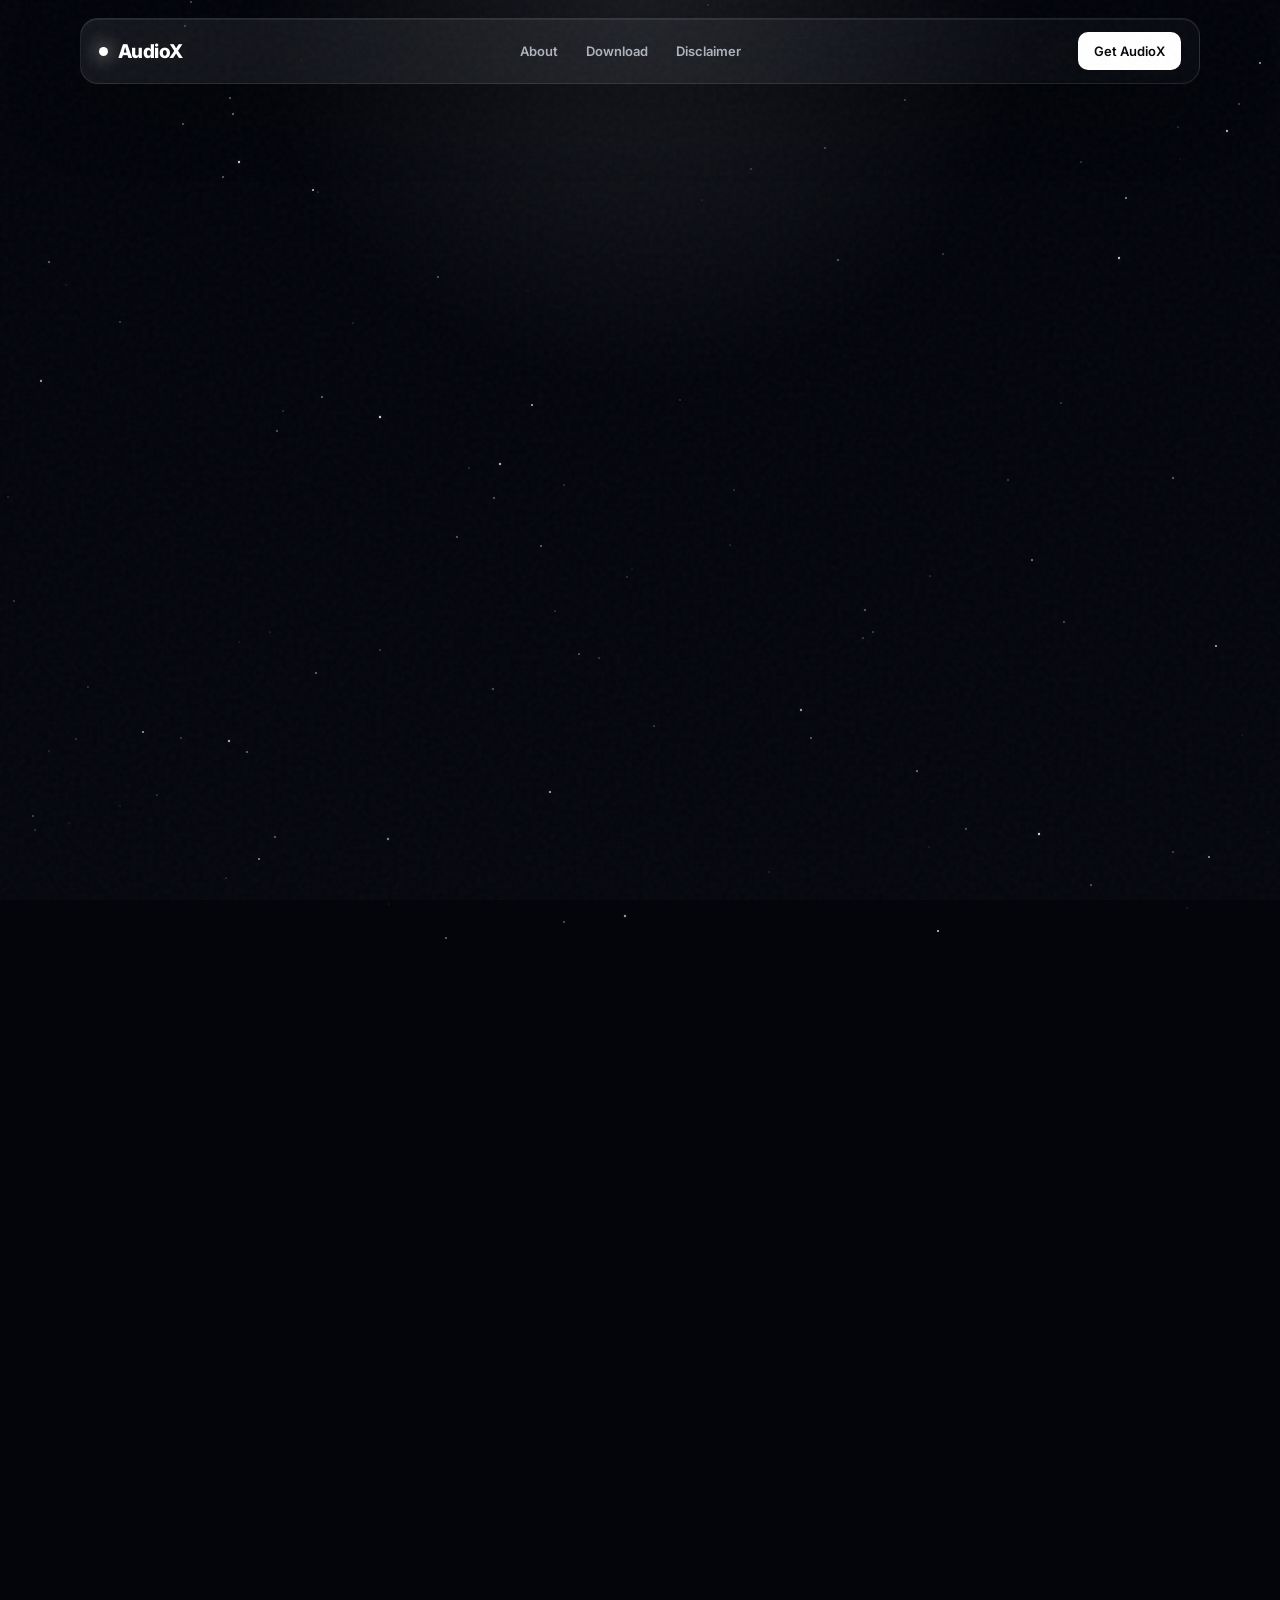
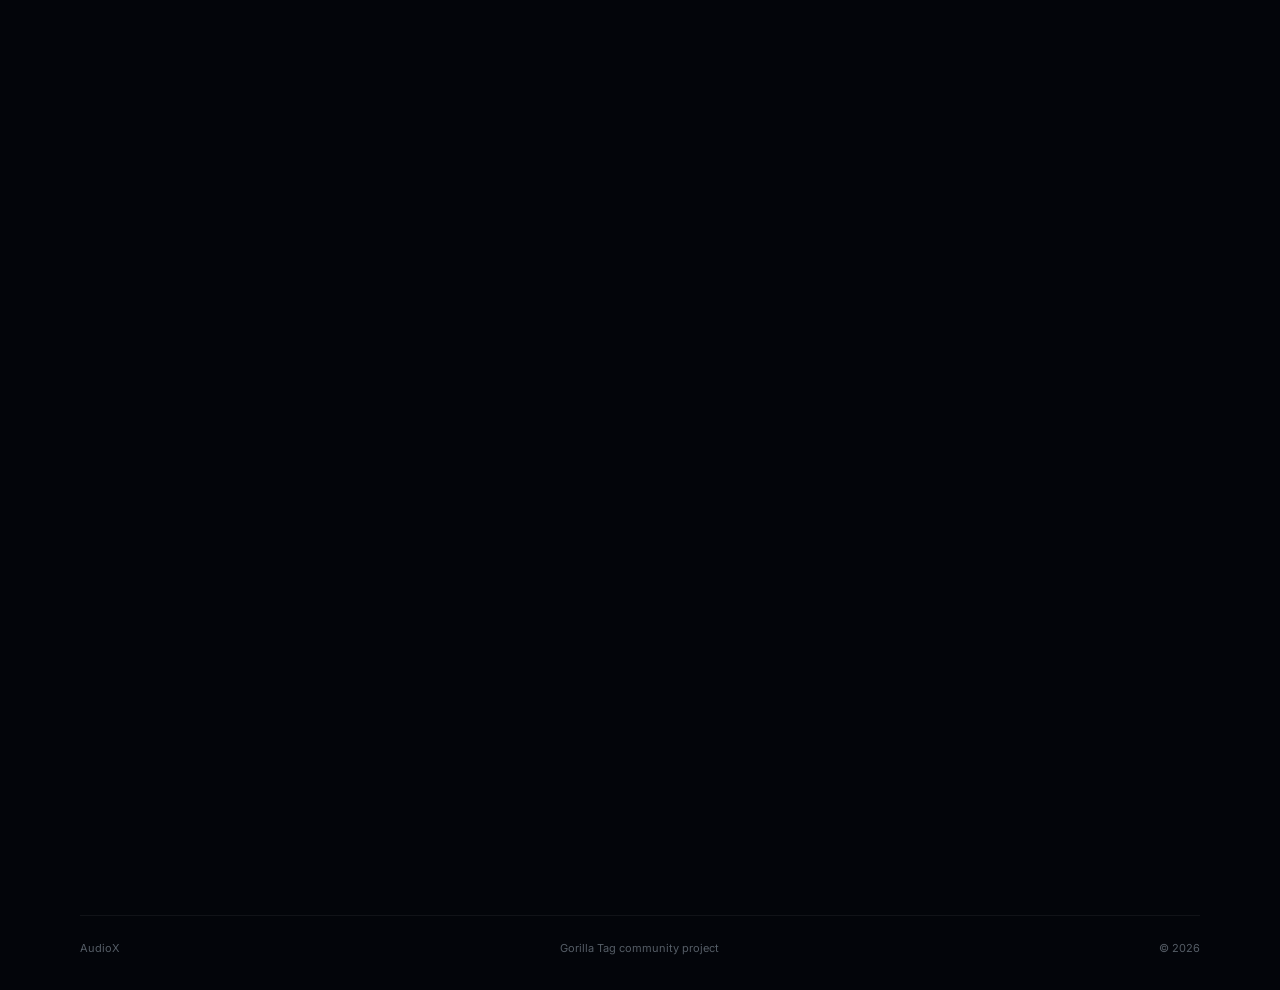
==== index.html @ 5853ea24 "Remove website sound import UI" ====
<!doctype html>
<html lang="en">
<head>
<meta charset="utf-8"><meta name="viewport" content="width=device-width,initial-scale=1">
<meta name="description" content="AudioX — an upcoming Gorilla Tag sound panel menu.">
<title>AudioX — Gorilla Tag Sound Panel</title>
<link rel="preconnect" href="https://fonts.googleapis.com"><link rel="preconnect" href="https://fonts.gstatic.com" crossorigin>
<link href="https://fonts.googleapis.com/css2?family=Inter:wght@400;500;600;700;800&display=swap" rel="stylesheet">
<link rel="stylesheet" href="css/style.css">
</head>
<body>
<div id="starfield" aria-hidden="true"></div><div class="noise" aria-hidden="true"></div>
<header class="nav glass"><a class="brand" href="#top"><i></i>AudioX</a><nav><a href="#about">About</a><a href="#download">Download</a><a href="#disclaimer">Disclaimer</a></nav><a class="nav-button" href="#download">Get AudioX</a></header>
<main id="top">
<section class="hero reveal"><div class="eyebrow"><b></b> GORILLA TAG SOUND PANEL</div><h1><span id="typed-title"></span><span class="cursor">|</span></h1><p class="hero-copy">AudioX is an upcoming Gorilla Tag sound panel menu designed for custom sound playback while playing.</p><div class="hero-actions"><a class="primary-button magnetic" href="#about">About AudioX</a><a class="secondary-button" href="#download">Get AudioX</a></div><div class="hero-meta"><span>v0.1.0 PREVIEW</span><span>•</span><span>IN DEVELOPMENT</span></div></section>
<section id="about" class="section reveal"><div class="section-heading"><span class="section-kicker">ABOUT THE MENU</span><h2 class="type-on-view" data-text="Made for custom sounds."></h2><p>AudioX is being developed as a Gorilla Tag menu focused on custom sound playback. Add your sounds to the menu's sound library and access them from inside the game.</p></div><div class="feature-grid">
<article class="feature-card glass tilt-card"><div class="icon">♫</div><h3>Custom sound library</h3><p>AudioX is designed to let you use your own custom sounds through the menu.</p><span class="card-line"></span></article>
<article class="feature-card glass tilt-card"><div class="icon">◈</div><h3>In-game playback</h3><p>Select a sound from the AudioX menu and play it while you are in Gorilla Tag.</p><span class="card-line"></span></article>
<article class="feature-card glass tilt-card"><div class="icon">✦</div><h3>Focused design</h3><p>A simple sound panel built around quickly finding and playing the sounds you want.</p><span class="card-line"></span></article>
</div></section>
<section id="download" class="download-section reveal"><div class="download-panel glass"><div><span class="section-kicker">DOWNLOAD</span><h2>AudioX <em>v0.1.0</em></h2><p>AudioX is currently in development. The download will be available here when the preview build is released.</p><div class="checks"><span>✓ Gorilla Tag sound panel</span><span>✓ Custom sound support</span><span>✓ In-game playback</span></div></div><div class="download-box"><div class="file-icon">AX</div><div class="file-info"><strong>AudioX Preview</strong><span>v0.1.0 • Coming soon</span></div><button id="download-button" class="primary-button download-button">Download build</button><div id="download-status" role="status" aria-live="polite"></div></div></div></section>
<section id="disclaimer" class="status-section reveal"><div class="status-card glass disclaimer"><div class="status-light"></div><div><span class="section-kicker">DISCLAIMER</span><h3>Use AudioX responsibly.</h3><p>AudioX is a community-made project and is not affiliated with Gorilla Tag or its developers. Use AudioX responsibly and follow the rules of the game, servers, and communities you play in. I am not responsible for bans, kicks, moderation actions, account restrictions, or other consequences caused by misuse or overuse of AudioX. You are responsible for how you use the project.</p></div><span class="status-label">USE RESPONSIBLY</span></div></section>
</main><footer><span>AudioX</span><span>Gorilla Tag community project</span><span>© 2026</span></footer>
<script src="animations/effects.js"></script><script src="js/main.js"></script>
</body></html>
---- css/style.css ----
*{box-sizing:border-box}html{scroll-behavior:smooth}body{margin:0;background:#03050a;color:#f4f6f8;font-family:Inter,system-ui,sans-serif;overflow-x:hidden}body:before{content:"";position:fixed;inset:0;background:radial-gradient(circle at 50% 0%,rgba(255,255,255,.09),transparent 35%),linear-gradient(#02040a,#05070d);z-index:-5}.noise{position:fixed;inset:0;pointer-events:none;opacity:.035;z-index:20;background-image:url("data:image/svg+xml,%3Csvg viewBox='0 0 180 180' xmlns='http://www.w3.org/2000/svg'%3E%3Cfilter id='n'%3E%3CfeTurbulence type='fractalNoise' baseFrequency='.9' numOctaves='3' stitchTiles='stitch'/%3E%3C/filter%3E%3Crect width='100%25' height='100%25' filter='url(%23n)'/%3E%3C/svg%3E")}.glass{background:linear-gradient(145deg,rgba(255,255,255,.075),rgba(255,255,255,.025));border:1px solid rgba(255,255,255,.1);box-shadow:0 20px 70px rgba(0,0,0,.35),inset 0 1px rgba(255,255,255,.08);backdrop-filter:blur(18px)}#starfield{position:fixed;inset:-8%;z-index:-4;overflow:hidden;transition:transform .45s cubic-bezier(.2,.8,.2,1)}.star{position:absolute;width:2px;height:2px;border-radius:50%;background:#fff;opacity:var(--o);box-shadow:0 0 8px rgba(255,255,255,.55);animation:drift var(--d) linear infinite alternate}@keyframes drift{to{transform:translate3d(var(--x),var(--y),0)}}.nav{position:fixed;top:18px;left:50%;transform:translateX(-50%);width:min(1120px,calc(100% - 32px));height:66px;padding:0 18px;display:flex;align-items:center;justify-content:space-between;border-radius:18px;z-index:10}.brand{font-weight:800;letter-spacing:-.03em;font-size:19px;color:#fff;text-decoration:none;display:flex;align-items:center;gap:10px}.brand i{width:9px;height:9px;border-radius:50%;background:#fff;box-shadow:0 0 18px #fff}.nav nav{display:flex;gap:28px}.nav nav a,.nav-button{color:#aeb4bd;text-decoration:none;font-size:13px;font-weight:600;transition:.25s}.nav nav a:hover{color:#fff}.nav-button{color:#05070b;background:#fff;padding:11px 16px;border-radius:10px}.hero{min-height:900px;width:min(1120px,calc(100% - 32px));margin:auto;display:flex;flex-direction:column;justify-content:center;align-items:center;text-align:center;padding-top:80px}.eyebrow{font-size:11px;letter-spacing:.18em;color:#9fa5ad;border:1px solid rgba(255,255,255,.12);padding:9px 13px;border-radius:99px;background:rgba(255,255,255,.035)}.eyebrow b{display:inline-block;width:6px;height:6px;border-radius:50%;background:#fff;box-shadow:0 0 12px #fff;margin-right:7px;animation:blink 1.5s infinite}@keyframes blink{50%{opacity:.25}}h1{margin:28px 0 18px;font-size:clamp(62px,11vw,148px);line-height:.9;letter-spacing:-.075em;font-weight:800;background:linear-gradient(100deg,#6e737a 0%,#fff 38%,#a7adb5 63%,#f8f8f8 100%);background-size:220% auto;color:transparent;background-clip:text;-webkit-background-clip:text;animation:shine 4.5s linear infinite}@keyframes shine{to{background-position:-220% center}}.cursor{color:#fff;animation:cursor .8s steps(1) infinite}@keyframes cursor{50%{opacity:0}}.hero-copy{max-width:700px;color:#a8adb5;font-size:17px;line-height:1.7;margin:0}.hero-actions{display:flex;gap:12px;margin-top:34px}.primary-button,.secondary-button{border:0;text-decoration:none;font:700 13px Inter,sans-serif;border-radius:12px;padding:14px 20px;cursor:pointer;transition:transform .25s,box-shadow .25s}.primary-button{background:#f4f5f6;color:#05070a;box-shadow:0 12px 35px rgba(255,255,255,.12)}.primary-button:hover{transform:translateY(-3px);box-shadow:0 18px 50px rgba(255,255,255,.2)}.secondary-button{border:1px solid rgba(255,255,255,.14);background:rgba(255,255,255,.045);color:#e5e8ec}.hero-meta{display:flex;gap:10px;margin-top:25px;color:#656c75;font-size:10px;letter-spacing:.16em}.section{width:min(1120px,calc(100% - 32px));margin:0 auto;padding:120px 0}.section-heading{text-align:center;max-width:700px;margin:auto}.section-kicker{font-size:10px;letter-spacing:.18em;color:#777f88;font-weight:700}.section h2,.download-panel h2{font-size:clamp(38px,6vw,68px);letter-spacing:-.055em;margin:12px 0}.section-heading p,.download-panel p,.status-card p{color:#8e959e;line-height:1.7}.feature-grid{display:grid;grid-template-columns:repeat(3,1fr);gap:16px;margin-top:45px}.feature-card{min-height:270px;border-radius:22px;padding:28px;position:relative;overflow:hidden;transition:transform .2s,border-color .2s}.feature-card:hover{border-color:rgba(255,255,255,.25)}.feature-card:after{content:"";position:absolute;width:160px;height:160px;right:-80px;top:-80px;background:radial-gradient(circle,rgba(255,255,255,.12),transparent 65%)}.icon{font-size:24px;color:#fff;margin-bottom:45px}.feature-card h3{font-size:21px;margin:0 0 10px}.feature-card p{font-size:14px;color:#858d96;line-height:1.6}.card-line{position:absolute;left:28px;right:28px;bottom:22px;height:1px;background:linear-gradient(90deg,#fff,transparent)}.sound-panel{margin-top:45px;border-radius:28px;padding:32px;overflow:hidden}.sound-panel-head{display:flex;align-items:center;justify-content:space-between;gap:25px;padding-bottom:24px;border-bottom:1px solid rgba(255,255,255,.08)}.sound-panel-head h3{font-size:24px;margin:8px 0}.sound-panel-head p{color:#818992;font-size:13px;margin:0;line-height:1.6}.folder-button{white-space:nowrap;display:inline-block}.sound-panel-head input{display:none}.sound-count{padding:18px 2px 12px;color:#707883;font-size:11px;letter-spacing:.08em;text-transform:uppercase}.sound-list{display:grid;gap:9px;max-height:430px;overflow:auto}.sound-row{display:grid;grid-template-columns:32px 1fr auto;align-items:center;gap:12px;padding:13px 15px;border:1px solid rgba(255,255,255,.07);border-radius:13px;background:rgba(0,0,0,.18);transition:.2s}.sound-row:hover{border-color:rgba(255,255,255,.2);transform:translateX(3px)}.sound-row>span{font-size:18px}.sound-row strong{font-size:12px;font-weight:600;overflow:hidden;text-overflow:ellipsis;white-space:nowrap}.sound-row button{border:1px solid rgba(255,255,255,.1);background:rgba(255,255,255,.06);color:#e9edf0;border-radius:9px;padding:8px 12px;font:600 11px Inter;cursor:pointer}.sound-row button:hover{background:#fff;color:#05070a}.empty-state{min-height:150px;border:1px dashed rgba(255,255,255,.1);border-radius:17px;display:flex;flex-direction:column;align-items:center;justify-content:center;gap:7px;color:#727a84}.empty-state span{font-size:28px;color:#fff}.empty-state strong{font-size:14px;color:#b9bec5}.empty-state small{font-size:11px}.notice{margin-top:0;border-radius:24px;padding:28px 32px;display:grid;grid-template-columns:auto 1fr;gap:18px;align-items:start}.notice-icon{width:38px;height:38px;border:1px solid rgba(255,255,255,.16);border-radius:12px;display:grid;place-items:center;font-weight:800;color:#fff}.notice h3{margin:7px 0 8px;font-size:20px}.notice p{margin:0;color:#858d96;line-height:1.75;font-size:13px}.download-section{width:min(1120px,calc(100% - 32px));margin:auto;padding:100px 0}.download-panel{border-radius:28px;padding:55px;display:grid;grid-template-columns:1fr .8fr;gap:50px;align-items:center}.download-panel h2 em{font-style:normal;color:#767d85;font-size:.45em;vertical-align:middle}.checks{display:flex;flex-wrap:wrap;gap:9px;margin-top:28px}.checks span{font-size:11px;color:#b0b5bc;padding:9px 11px;border:1px solid rgba(255,255,255,.09);border-radius:9px;background:rgba(255,255,255,.025)}.download-box{border:1px solid rgba(255,255,255,.11);border-radius:20px;padding:20px;display:grid;grid-template-columns:auto 1fr;gap:16px;align-items:center;background:rgba(0,0,0,.18)}.file-icon{width:54px;height:54px;border-radius:14px;display:grid;place-items:center;font-weight:800;background:linear-gradient(145deg,#fff,#6e7379);color:#07090c}.file-info{display:flex;flex-direction:column;gap:5px}.file-info strong{font-size:14px}.file-info span{font-size:11px;color:#717983}.download-button{grid-column:1/-1;width:100%}#download-status{grid-column:1/-1;min-height:18px;text-align:center;font-size:11px;color:#aeb4bc}.status-section{width:min(1120px,calc(100% - 32px));margin:auto;padding:30px 0 120px}.status-card{border-radius:20px;padding:25px 28px;display:grid;grid-template-columns:auto 1fr auto;gap:18px;align-items:center}.status-light{width:10px;height:10px;border-radius:50%;background:#fff;box-shadow:0 0 18px #fff;animation:blink 1.6s infinite}.status-card h3{margin:6px 0;font-size:18px}.status-card p{margin:0;font-size:13px}.status-label{font-size:10px;letter-spacing:.15em;color:#858c94}footer{width:min(1120px,calc(100% - 32px));margin:auto;padding:25px 0 35px;display:flex;justify-content:space-between;color:#555d66;font-size:11px;border-top:1px solid rgba(255,255,255,.06)}.reveal{opacity:0;transform:translateY(28px);transition:opacity .9s ease,transform .9s ease}.reveal.visible{opacity:1;transform:none}.type-on-view{min-height:1.15em}.sound-row audio{display:none}@media(max-width:800px){.nav nav{display:none}.hero{min-height:760px}.feature-grid,.download-panel{grid-template-columns:1fr}.download-panel{padding:30px}.sound-panel{padding:22px}.sound-panel-head{align-items:flex-start;flex-direction:column}.folder-button{width:100%;text-align:center}.sound-row{grid-template-columns:25px 1fr}.sound-row button{grid-column:2;justify-self:start}.notice{padding:23px;grid-template-columns:auto 1fr}.status-card{grid-template-columns:auto 1fr}.status-label{grid-column:2}.hero-actions{flex-direction:column;width:min(300px,100%)}footer{flex-direction:column;gap:8px}}
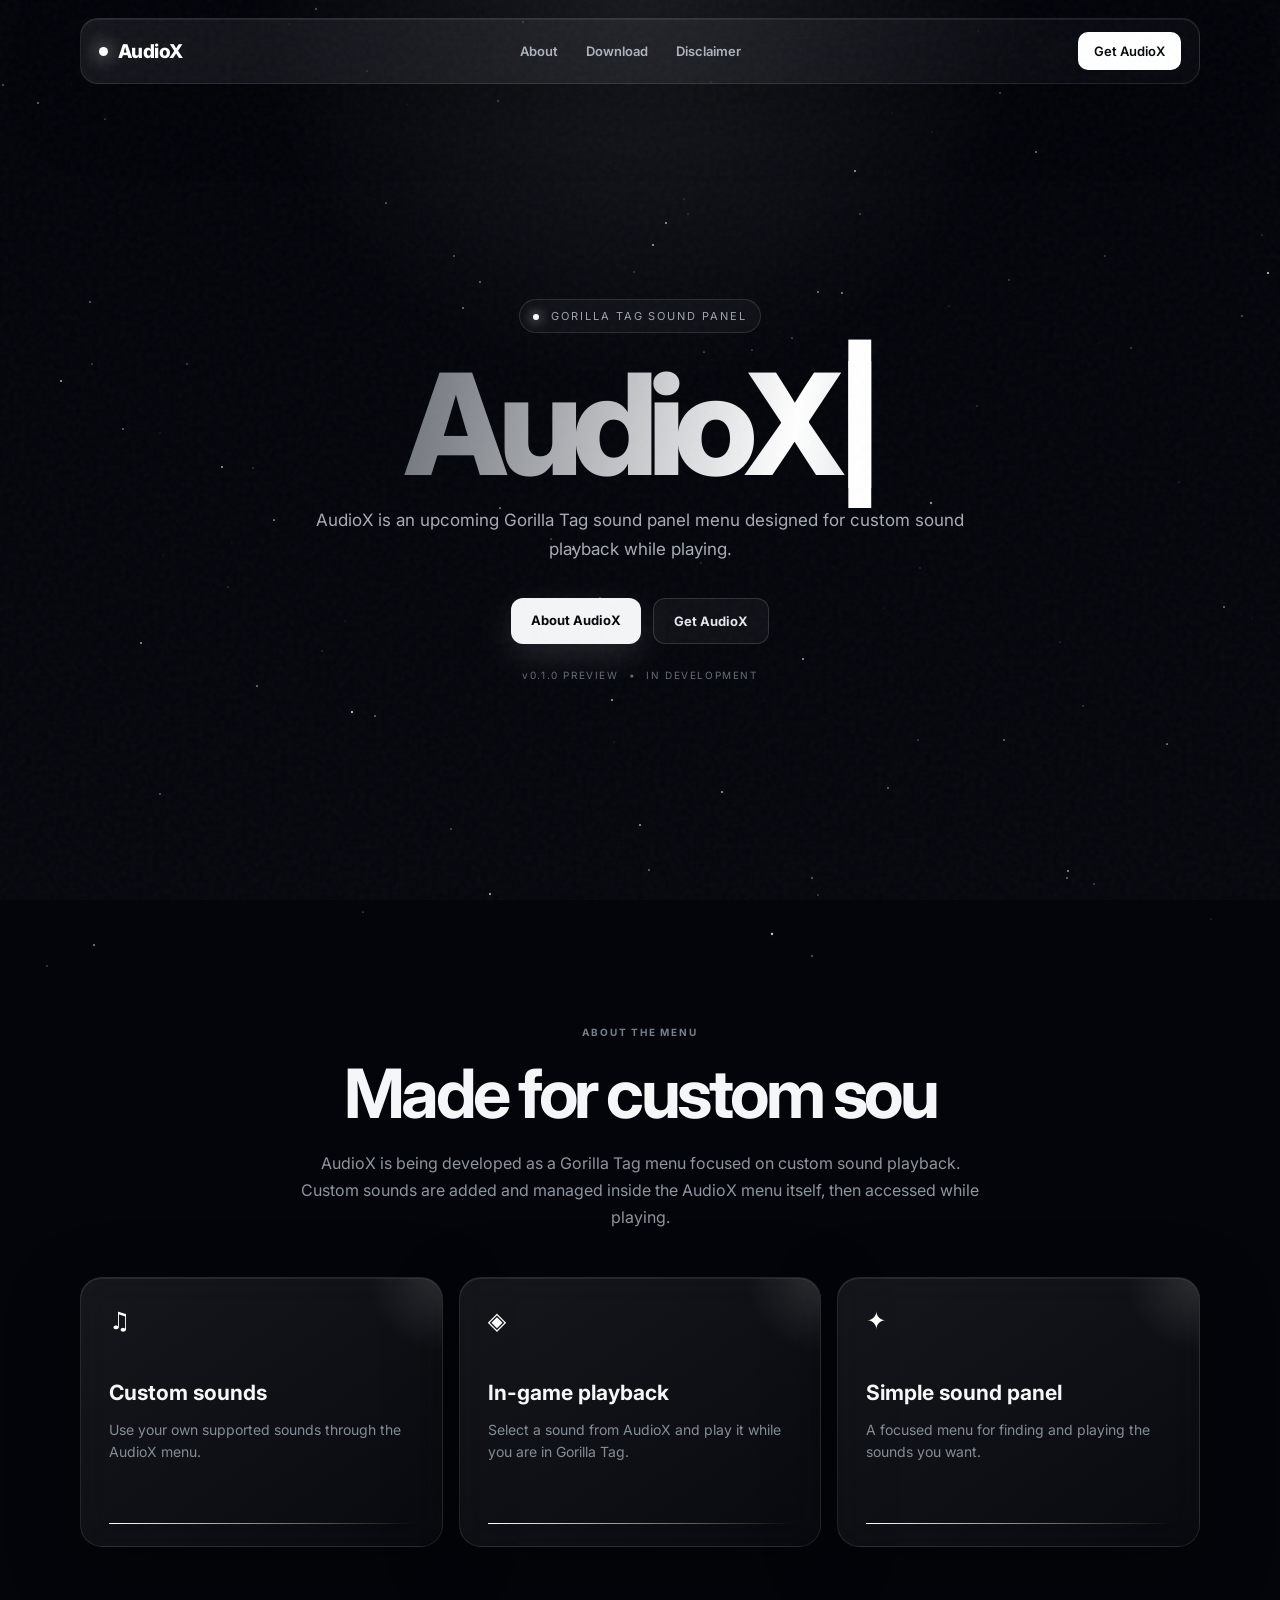
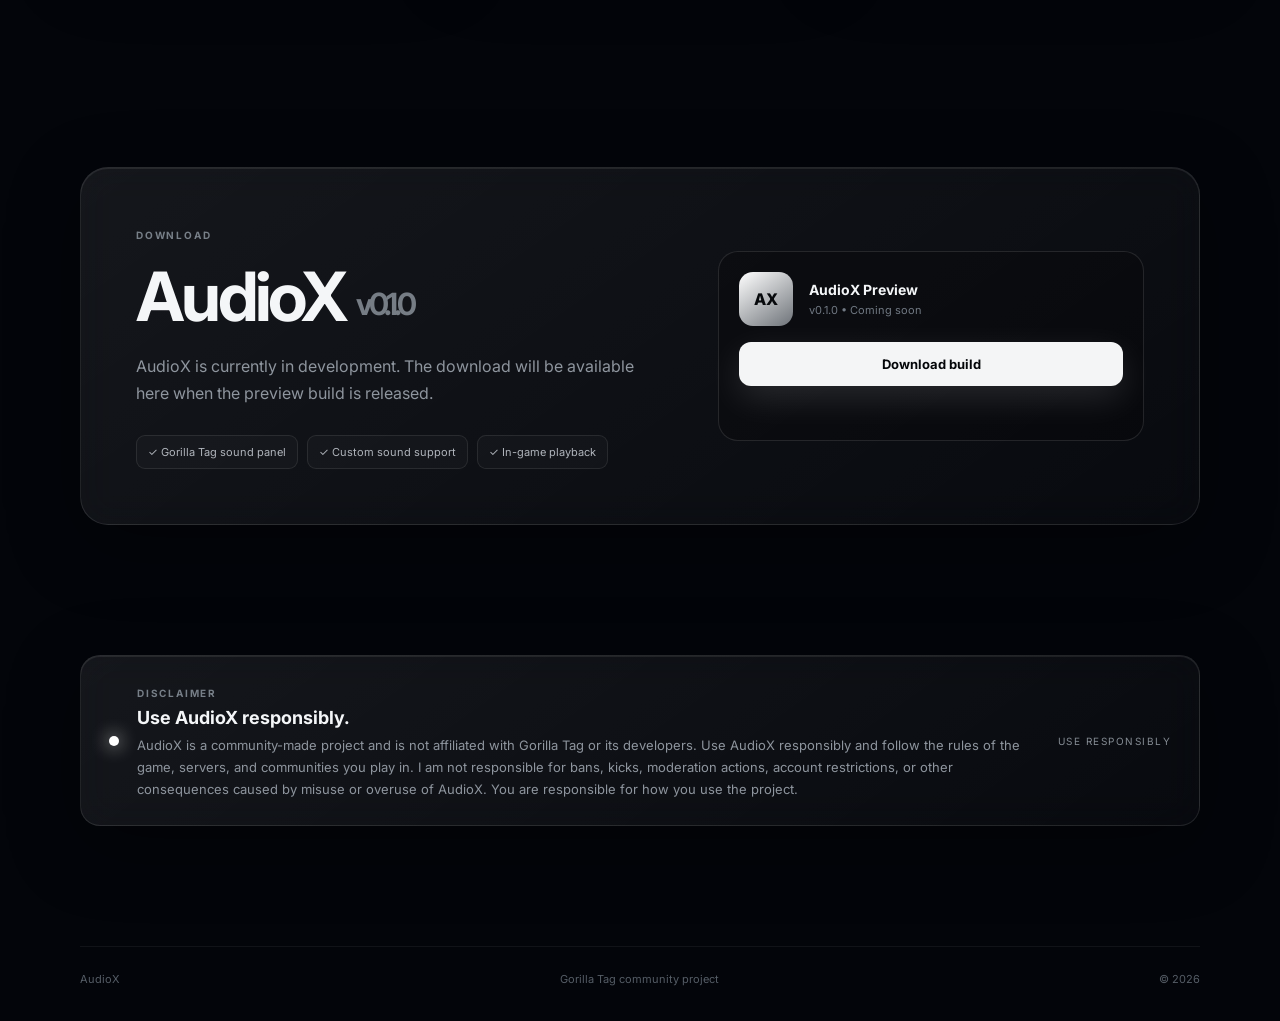
==== commit 6ba4e209: "Remove old sound folder UI and bust AudioX page cache" ====
--- a/index.html
+++ b/index.html
@@ -3,23 +3,24 @@
 <head>
 <meta charset="utf-8"><meta name="viewport" content="width=device-width,initial-scale=1">
 <meta name="description" content="AudioX — an upcoming Gorilla Tag sound panel menu.">
+<meta name="cache-version" content="audiox-2026-09-10-final">
 <title>AudioX — Gorilla Tag Sound Panel</title>
 <link rel="preconnect" href="https://fonts.googleapis.com"><link rel="preconnect" href="https://fonts.gstatic.com" crossorigin>
 <link href="https://fonts.googleapis.com/css2?family=Inter:wght@400;500;600;700;800&display=swap" rel="stylesheet">
-<link rel="stylesheet" href="css/style.css">
+<link rel="stylesheet" href="css/style.css?v=audiox-20260910">
 </head>
 <body>
 <div id="starfield" aria-hidden="true"></div><div class="noise" aria-hidden="true"></div>
 <header class="nav glass"><a class="brand" href="#top"><i></i>AudioX</a><nav><a href="#about">About</a><a href="#download">Download</a><a href="#disclaimer">Disclaimer</a></nav><a class="nav-button" href="#download">Get AudioX</a></header>
 <main id="top">
 <section class="hero reveal"><div class="eyebrow"><b></b> GORILLA TAG SOUND PANEL</div><h1><span id="typed-title"></span><span class="cursor">|</span></h1><p class="hero-copy">AudioX is an upcoming Gorilla Tag sound panel menu designed for custom sound playback while playing.</p><div class="hero-actions"><a class="primary-button magnetic" href="#about">About AudioX</a><a class="secondary-button" href="#download">Get AudioX</a></div><div class="hero-meta"><span>v0.1.0 PREVIEW</span><span>•</span><span>IN DEVELOPMENT</span></div></section>
-<section id="about" class="section reveal"><div class="section-heading"><span class="section-kicker">ABOUT THE MENU</span><h2 class="type-on-view" data-text="Made for custom sounds."></h2><p>AudioX is being developed as a Gorilla Tag menu focused on custom sound playback. Add your sounds to the menu's sound library and access them from inside the game.</p></div><div class="feature-grid">
-<article class="feature-card glass tilt-card"><div class="icon">♫</div><h3>Custom sound library</h3><p>AudioX is designed to let you use your own custom sounds through the menu.</p><span class="card-line"></span></article>
-<article class="feature-card glass tilt-card"><div class="icon">◈</div><h3>In-game playback</h3><p>Select a sound from the AudioX menu and play it while you are in Gorilla Tag.</p><span class="card-line"></span></article>
-<article class="feature-card glass tilt-card"><div class="icon">✦</div><h3>Focused design</h3><p>A simple sound panel built around quickly finding and playing the sounds you want.</p><span class="card-line"></span></article>
+<section id="about" class="section reveal"><div class="section-heading"><span class="section-kicker">ABOUT THE MENU</span><h2 class="type-on-view" data-text="Made for custom sounds."></h2><p>AudioX is being developed as a Gorilla Tag menu focused on custom sound playback. Custom sounds are added and managed inside the AudioX menu itself, then accessed while playing.</p></div><div class="feature-grid">
+<article class="feature-card glass tilt-card"><div class="icon">♫</div><h3>Custom sounds</h3><p>Use your own supported sounds through the AudioX menu.</p><span class="card-line"></span></article>
+<article class="feature-card glass tilt-card"><div class="icon">◈</div><h3>In-game playback</h3><p>Select a sound from AudioX and play it while you are in Gorilla Tag.</p><span class="card-line"></span></article>
+<article class="feature-card glass tilt-card"><div class="icon">✦</div><h3>Simple sound panel</h3><p>A focused menu for finding and playing the sounds you want.</p><span class="card-line"></span></article>
 </div></section>
 <section id="download" class="download-section reveal"><div class="download-panel glass"><div><span class="section-kicker">DOWNLOAD</span><h2>AudioX <em>v0.1.0</em></h2><p>AudioX is currently in development. The download will be available here when the preview build is released.</p><div class="checks"><span>✓ Gorilla Tag sound panel</span><span>✓ Custom sound support</span><span>✓ In-game playback</span></div></div><div class="download-box"><div class="file-icon">AX</div><div class="file-info"><strong>AudioX Preview</strong><span>v0.1.0 • Coming soon</span></div><button id="download-button" class="primary-button download-button">Download build</button><div id="download-status" role="status" aria-live="polite"></div></div></div></section>
 <section id="disclaimer" class="status-section reveal"><div class="status-card glass disclaimer"><div class="status-light"></div><div><span class="section-kicker">DISCLAIMER</span><h3>Use AudioX responsibly.</h3><p>AudioX is a community-made project and is not affiliated with Gorilla Tag or its developers. Use AudioX responsibly and follow the rules of the game, servers, and communities you play in. I am not responsible for bans, kicks, moderation actions, account restrictions, or other consequences caused by misuse or overuse of AudioX. You are responsible for how you use the project.</p></div><span class="status-label">USE RESPONSIBLY</span></div></section>
 </main><footer><span>AudioX</span><span>Gorilla Tag community project</span><span>© 2026</span></footer>
-<script src="animations/effects.js"></script><script src="js/main.js"></script>
+<script src="animations/effects.js?v=audiox-20260910"></script><script src="js/main.js?v=audiox-20260910"></script>
 </body></html>
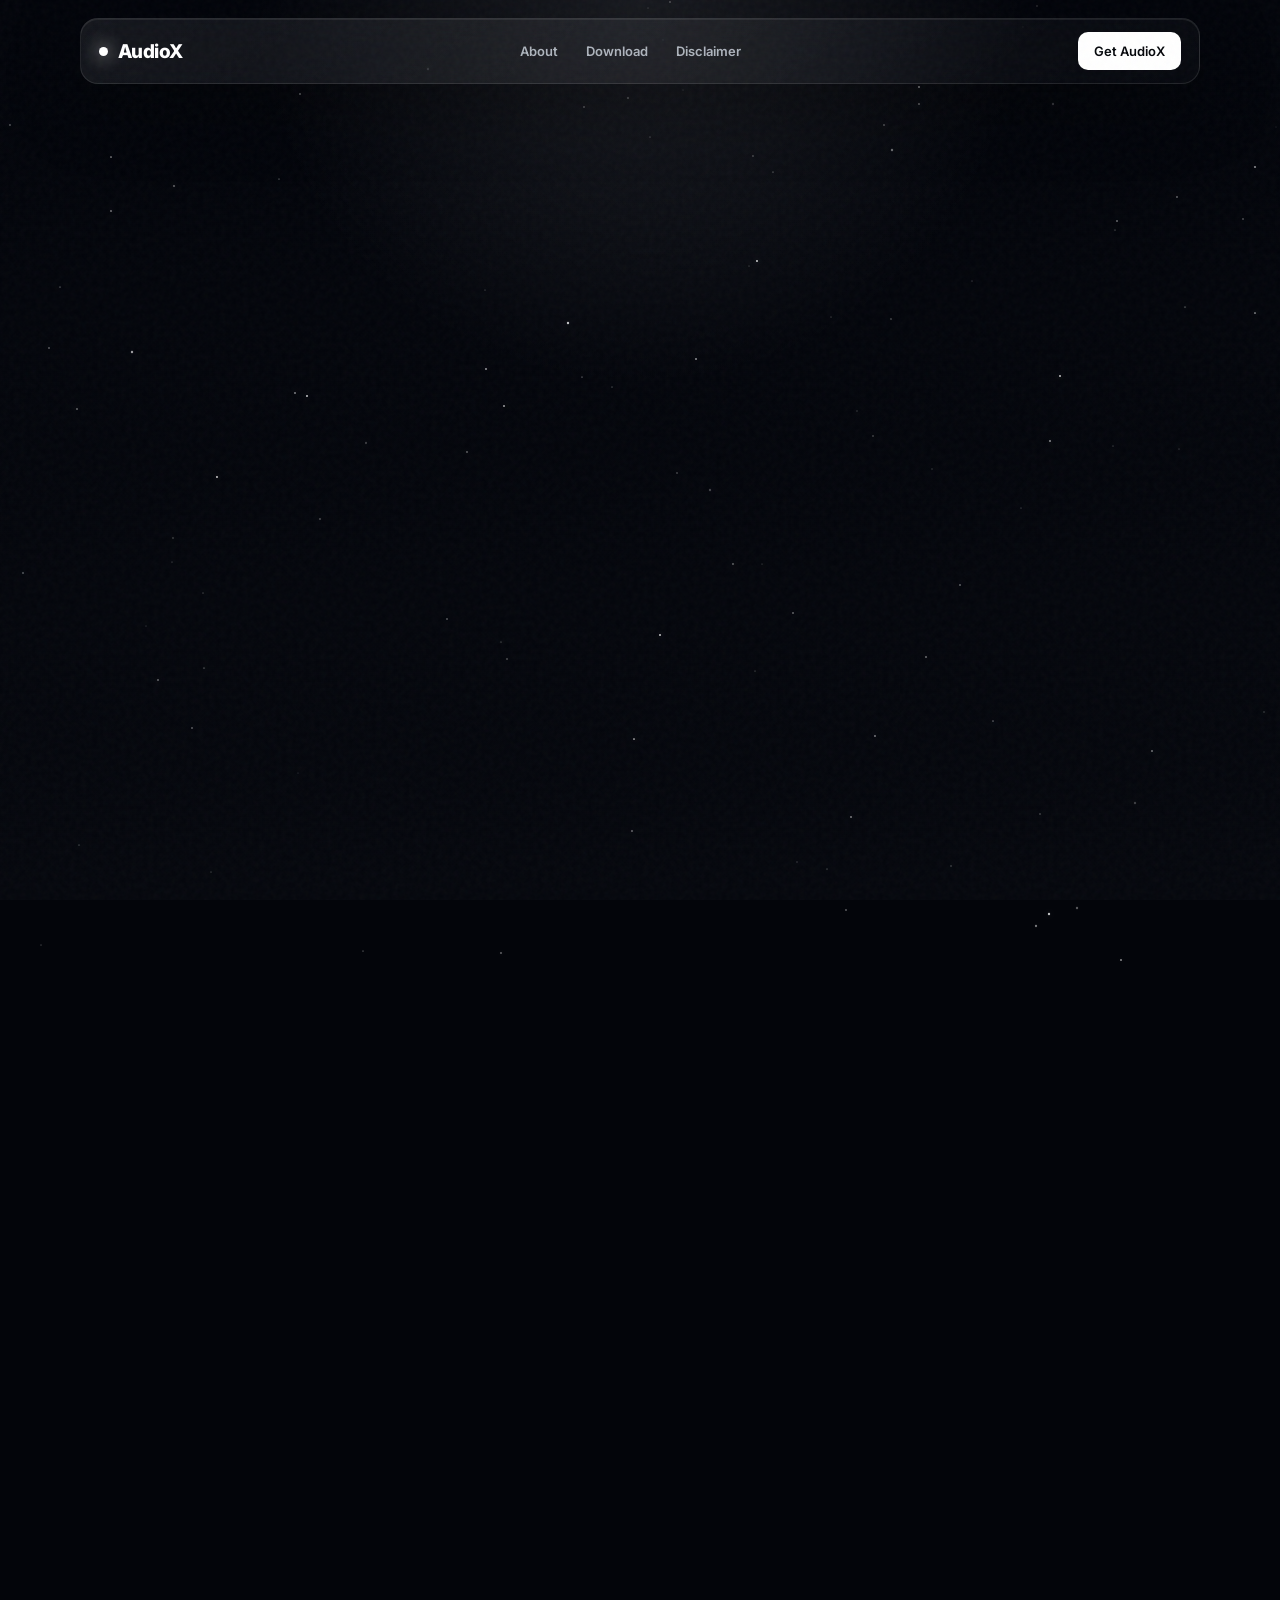
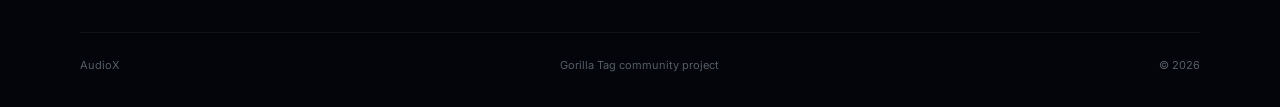
==== commit a3178173: "Move AudioX download to dedicated download page" ====
--- a/index.html
+++ b/index.html
@@ -3,24 +3,21 @@
 <head>
 <meta charset="utf-8"><meta name="viewport" content="width=device-width,initial-scale=1">
 <meta name="description" content="AudioX — an upcoming Gorilla Tag sound panel menu.">
-<meta name="cache-version" content="audiox-2026-09-10-final">
+<meta name="cache-version" content="audiox-2026-09-10-download-page">
 <title>AudioX — Gorilla Tag Sound Panel</title>
 <link rel="preconnect" href="https://fonts.googleapis.com"><link rel="preconnect" href="https://fonts.gstatic.com" crossorigin>
 <link href="https://fonts.googleapis.com/css2?family=Inter:wght@400;500;600;700;800&display=swap" rel="stylesheet">
-<link rel="stylesheet" href="css/style.css?v=audiox-20260910">
+<link rel="stylesheet" href="css/style.css?v=audiox-20260910-download">
 </head>
 <body>
 <div id="starfield" aria-hidden="true"></div><div class="noise" aria-hidden="true"></div>
-<header class="nav glass"><a class="brand" href="#top"><i></i>AudioX</a><nav><a href="#about">About</a><a href="#download">Download</a><a href="#disclaimer">Disclaimer</a></nav><a class="nav-button" href="#download">Get AudioX</a></header>
+<header class="nav glass"><a class="brand" href="index.html"><i></i>AudioX</a><nav><a href="index.html#about">About</a><a href="download.html">Download</a><a href="index.html#disclaimer">Disclaimer</a></nav><a class="nav-button" href="download.html">Get AudioX</a></header>
 <main id="top">
-<section class="hero reveal"><div class="eyebrow"><b></b> GORILLA TAG SOUND PANEL</div><h1><span id="typed-title"></span><span class="cursor">|</span></h1><p class="hero-copy">AudioX is an upcoming Gorilla Tag sound panel menu designed for custom sound playback while playing.</p><div class="hero-actions"><a class="primary-button magnetic" href="#about">About AudioX</a><a class="secondary-button" href="#download">Get AudioX</a></div><div class="hero-meta"><span>v0.1.0 PREVIEW</span><span>•</span><span>IN DEVELOPMENT</span></div></section>
-<section id="about" class="section reveal"><div class="section-heading"><span class="section-kicker">ABOUT THE MENU</span><h2 class="type-on-view" data-text="Made for custom sounds."></h2><p>AudioX is being developed as a Gorilla Tag menu focused on custom sound playback. Custom sounds are added and managed inside the AudioX menu itself, then accessed while playing.</p></div><div class="feature-grid">
-<article class="feature-card glass tilt-card"><div class="icon">♫</div><h3>Custom sounds</h3><p>Use your own supported sounds through the AudioX menu.</p><span class="card-line"></span></article>
-<article class="feature-card glass tilt-card"><div class="icon">◈</div><h3>In-game playback</h3><p>Select a sound from AudioX and play it while you are in Gorilla Tag.</p><span class="card-line"></span></article>
-<article class="feature-card glass tilt-card"><div class="icon">✦</div><h3>Simple sound panel</h3><p>A focused menu for finding and playing the sounds you want.</p><span class="card-line"></span></article>
-</div></section>
-<section id="download" class="download-section reveal"><div class="download-panel glass"><div><span class="section-kicker">DOWNLOAD</span><h2>AudioX <em>v0.1.0</em></h2><p>AudioX is currently in development. The download will be available here when the preview build is released.</p><div class="checks"><span>✓ Gorilla Tag sound panel</span><span>✓ Custom sound support</span><span>✓ In-game playback</span></div></div><div class="download-box"><div class="file-icon">AX</div><div class="file-info"><strong>AudioX Preview</strong><span>v0.1.0 • Coming soon</span></div><button id="download-button" class="primary-button download-button">Download build</button><div id="download-status" role="status" aria-live="polite"></div></div></div></section>
-<section id="disclaimer" class="status-section reveal"><div class="status-card glass disclaimer"><div class="status-light"></div><div><span class="section-kicker">DISCLAIMER</span><h3>Use AudioX responsibly.</h3><p>AudioX is a community-made project and is not affiliated with Gorilla Tag or its developers. Use AudioX responsibly and follow the rules of the game, servers, and communities you play in. I am not responsible for bans, kicks, moderation actions, account restrictions, or other consequences caused by misuse or overuse of AudioX. You are responsible for how you use the project.</p></div><span class="status-label">USE RESPONSIBLY</span></div></section>
-</main><footer><span>AudioX</span><span>Gorilla Tag community project</span><span>© 2026</span></footer>
-<script src="animations/effects.js?v=audiox-20260910"></script><script src="js/main.js?v=audiox-20260910"></script>
+<section class="hero reveal download-hero"><div class="eyebrow"><b></b> AUDIOX DOWNLOAD</div><h1><span class="title-static">Download</span></h1><p class="hero-copy">Get the latest AudioX build from the official AudioX project page.</p><div class="hero-meta"><span>OFFICIAL PROJECT PAGE</span><span>•</span><span>V0.1.0 PREVIEW</span></div></section>
+<section class="download-section reveal"><div class="download-panel glass download-page-panel"><div><span class="section-kicker">AUDIOX MENU</span><h2>AudioX <em>v0.1.0</em></h2><p>This is the official download area for the AudioX preview. The real build will be placed here when it is released.</p><div class="checks"><span>✓ Official project file</span><span>✓ Verified project release</span><span>✓ Gorilla Tag sound panel</span></div></div><div class="download-box download-file-card"><div class="file-icon">AX</div><div class="file-info"><strong>AudioX-v0.1.0</strong><span>Preview build • Coming soon</span></div><div class="verified-file"><span>✓</span><div><strong>Verified file</strong><small>Provided by the AudioX project</small></div></div><button id="start-download" class="primary-button download-button">Start download</button><div id="download-status" role="status" aria-live="polite"></div></div></div></section>
+<section id="verify" class="verify-section reveal"><div class="verify-card glass"><div class="section-kicker">SECURITY CHECK</div><h2>One quick check before downloading.</h2><p>Complete the verification below to continue to the download.</p><div id="captcha-box" class="captcha-box"><button id="captcha-check" class="captcha-check" aria-label="Verify that you are not a robot"><span class="captcha-square"></span><span>I'm not a robot</span></button><span class="captcha-mark">AudioX<br><small>verification</small></span></div><div id="challenge" class="captcha-challenge" hidden><strong>Quick verification</strong><p>Click the <b id="challenge-symbol">◆</b> symbol below.</p><div id="challenge-options" class="challenge-options"></div></div><div id="verified-message" class="verified-message" hidden>✓ Verification complete. Your download is ready.</div></div></section>
+</main>
+<footer><span>AudioX</span><span>Gorilla Tag community project</span><span>© 2026</span></footer>
+<script src="animations/effects.js?v=audiox-20260910-download"></script>
+<script src="js/download.js?v=audiox-20260910"></script>
 </body></html>
--- a/css/style.css
+++ b/css/style.css
@@ -1 +1 @@
-*{box-sizing:border-box}html{scroll-behavior:smooth}body{margin:0;background:#03050a;color:#f4f6f8;font-family:Inter,system-ui,sans-serif;overflow-x:hidden}body:before{content:"";position:fixed;inset:0;background:radial-gradient(circle at 50% 0%,rgba(255,255,255,.09),transparent 35%),linear-gradient(#02040a,#05070d);z-index:-5}.noise{position:fixed;inset:0;pointer-events:none;opacity:.035;z-index:20;background-image:url("data:image/svg+xml,%3Csvg viewBox='0 0 180 180' xmlns='http://www.w3.org/2000/svg'%3E%3Cfilter id='n'%3E%3CfeTurbulence type='fractalNoise' baseFrequency='.9' numOctaves='3' stitchTiles='stitch'/%3E%3C/filter%3E%3Crect width='100%25' height='100%25' filter='url(%23n)'/%3E%3C/svg%3E")}.glass{background:linear-gradient(145deg,rgba(255,255,255,.075),rgba(255,255,255,.025));border:1px solid rgba(255,255,255,.1);box-shadow:0 20px 70px rgba(0,0,0,.35),inset 0 1px rgba(255,255,255,.08);backdrop-filter:blur(18px)}#starfield{position:fixed;inset:-8%;z-index:-4;overflow:hidden;transition:transform .45s cubic-bezier(.2,.8,.2,1)}.star{position:absolute;width:2px;height:2px;border-radius:50%;background:#fff;opacity:var(--o);box-shadow:0 0 8px rgba(255,255,255,.55);animation:drift var(--d) linear infinite alternate}@keyframes drift{to{transform:translate3d(var(--x),var(--y),0)}}.nav{position:fixed;top:18px;left:50%;transform:translateX(-50%);width:min(1120px,calc(100% - 32px));height:66px;padding:0 18px;display:flex;align-items:center;justify-content:space-between;border-radius:18px;z-index:10}.brand{font-weight:800;letter-spacing:-.03em;font-size:19px;color:#fff;text-decoration:none;display:flex;align-items:center;gap:10px}.brand i{width:9px;height:9px;border-radius:50%;background:#fff;box-shadow:0 0 18px #fff}.nav nav{display:flex;gap:28px}.nav nav a,.nav-button{color:#aeb4bd;text-decoration:none;font-size:13px;font-weight:600;transition:.25s}.nav nav a:hover{color:#fff}.nav-button{color:#05070b;background:#fff;padding:11px 16px;border-radius:10px}.hero{min-height:900px;width:min(1120px,calc(100% - 32px));margin:auto;display:flex;flex-direction:column;justify-content:center;align-items:center;text-align:center;padding-top:80px}.eyebrow{font-size:11px;letter-spacing:.18em;color:#9fa5ad;border:1px solid rgba(255,255,255,.12);padding:9px 13px;border-radius:99px;background:rgba(255,255,255,.035)}.eyebrow b{display:inline-block;width:6px;height:6px;border-radius:50%;background:#fff;box-shadow:0 0 12px #fff;margin-right:7px;animation:blink 1.5s infinite}@keyframes blink{50%{opacity:.25}}h1{margin:28px 0 18px;font-size:clamp(62px,11vw,148px);line-height:.9;letter-spacing:-.075em;font-weight:800;background:linear-gradient(100deg,#6e737a 0%,#fff 38%,#a7adb5 63%,#f8f8f8 100%);background-size:220% auto;color:transparent;background-clip:text;-webkit-background-clip:text;animation:shine 4.5s linear infinite}@keyframes shine{to{background-position:-220% center}}.cursor{color:#fff;animation:cursor .8s steps(1) infinite}@keyframes cursor{50%{opacity:0}}.hero-copy{max-width:700px;color:#a8adb5;font-size:17px;line-height:1.7;margin:0}.hero-actions{display:flex;gap:12px;margin-top:34px}.primary-button,.secondary-button{border:0;text-decoration:none;font:700 13px Inter,sans-serif;border-radius:12px;padding:14px 20px;cursor:pointer;transition:transform .25s,box-shadow .25s}.primary-button{background:#f4f5f6;color:#05070a;box-shadow:0 12px 35px rgba(255,255,255,.12)}.primary-button:hover{transform:translateY(-3px);box-shadow:0 18px 50px rgba(255,255,255,.2)}.secondary-button{border:1px solid rgba(255,255,255,.14);background:rgba(255,255,255,.045);color:#e5e8ec}.hero-meta{display:flex;gap:10px;margin-top:25px;color:#656c75;font-size:10px;letter-spacing:.16em}.section{width:min(1120px,calc(100% - 32px));margin:0 auto;padding:120px 0}.section-heading{text-align:center;max-width:700px;margin:auto}.section-kicker{font-size:10px;letter-spacing:.18em;color:#777f88;font-weight:700}.section h2,.download-panel h2{font-size:clamp(38px,6vw,68px);letter-spacing:-.055em;margin:12px 0}.section-heading p,.download-panel p,.status-card p{color:#8e959e;line-height:1.7}.feature-grid{display:grid;grid-template-columns:repeat(3,1fr);gap:16px;margin-top:45px}.feature-card{min-height:270px;border-radius:22px;padding:28px;position:relative;overflow:hidden;transition:transform .2s,border-color .2s}.feature-card:hover{border-color:rgba(255,255,255,.25)}.feature-card:after{content:"";position:absolute;width:160px;height:160px;right:-80px;top:-80px;background:radial-gradient(circle,rgba(255,255,255,.12),transparent 65%)}.icon{font-size:24px;color:#fff;margin-bottom:45px}.feature-card h3{font-size:21px;margin:0 0 10px}.feature-card p{font-size:14px;color:#858d96;line-height:1.6}.card-line{position:absolute;left:28px;right:28px;bottom:22px;height:1px;background:linear-gradient(90deg,#fff,transparent)}.sound-panel{margin-top:45px;border-radius:28px;padding:32px;overflow:hidden}.sound-panel-head{display:flex;align-items:center;justify-content:space-between;gap:25px;padding-bottom:24px;border-bottom:1px solid rgba(255,255,255,.08)}.sound-panel-head h3{font-size:24px;margin:8px 0}.sound-panel-head p{color:#818992;font-size:13px;margin:0;line-height:1.6}.folder-button{white-space:nowrap;display:inline-block}.sound-panel-head input{display:none}.sound-count{padding:18px 2px 12px;color:#707883;font-size:11px;letter-spacing:.08em;text-transform:uppercase}.sound-list{display:grid;gap:9px;max-height:430px;overflow:auto}.sound-row{display:grid;grid-template-columns:32px 1fr auto;align-items:center;gap:12px;padding:13px 15px;border:1px solid rgba(255,255,255,.07);border-radius:13px;background:rgba(0,0,0,.18);transition:.2s}.sound-row:hover{border-color:rgba(255,255,255,.2);transform:translateX(3px)}.sound-row>span{font-size:18px}.sound-row strong{font-size:12px;font-weight:600;overflow:hidden;text-overflow:ellipsis;white-space:nowrap}.sound-row button{border:1px solid rgba(255,255,255,.1);background:rgba(255,255,255,.06);color:#e9edf0;border-radius:9px;padding:8px 12px;font:600 11px Inter;cursor:pointer}.sound-row button:hover{background:#fff;color:#05070a}.empty-state{min-height:150px;border:1px dashed rgba(255,255,255,.1);border-radius:17px;display:flex;flex-direction:column;align-items:center;justify-content:center;gap:7px;color:#727a84}.empty-state span{font-size:28px;color:#fff}.empty-state strong{font-size:14px;color:#b9bec5}.empty-state small{font-size:11px}.notice{margin-top:0;border-radius:24px;padding:28px 32px;display:grid;grid-template-columns:auto 1fr;gap:18px;align-items:start}.notice-icon{width:38px;height:38px;border:1px solid rgba(255,255,255,.16);border-radius:12px;display:grid;place-items:center;font-weight:800;color:#fff}.notice h3{margin:7px 0 8px;font-size:20px}.notice p{margin:0;color:#858d96;line-height:1.75;font-size:13px}.download-section{width:min(1120px,calc(100% - 32px));margin:auto;padding:100px 0}.download-panel{border-radius:28px;padding:55px;display:grid;grid-template-columns:1fr .8fr;gap:50px;align-items:center}.download-panel h2 em{font-style:normal;color:#767d85;font-size:.45em;vertical-align:middle}.checks{display:flex;flex-wrap:wrap;gap:9px;margin-top:28px}.checks span{font-size:11px;color:#b0b5bc;padding:9px 11px;border:1px solid rgba(255,255,255,.09);border-radius:9px;background:rgba(255,255,255,.025)}.download-box{border:1px solid rgba(255,255,255,.11);border-radius:20px;padding:20px;display:grid;grid-template-columns:auto 1fr;gap:16px;align-items:center;background:rgba(0,0,0,.18)}.file-icon{width:54px;height:54px;border-radius:14px;display:grid;place-items:center;font-weight:800;background:linear-gradient(145deg,#fff,#6e7379);color:#07090c}.file-info{display:flex;flex-direction:column;gap:5px}.file-info strong{font-size:14px}.file-info span{font-size:11px;color:#717983}.download-button{grid-column:1/-1;width:100%}#download-status{grid-column:1/-1;min-height:18px;text-align:center;font-size:11px;color:#aeb4bc}.status-section{width:min(1120px,calc(100% - 32px));margin:auto;padding:30px 0 120px}.status-card{border-radius:20px;padding:25px 28px;display:grid;grid-template-columns:auto 1fr auto;gap:18px;align-items:center}.status-light{width:10px;height:10px;border-radius:50%;background:#fff;box-shadow:0 0 18px #fff;animation:blink 1.6s infinite}.status-card h3{margin:6px 0;font-size:18px}.status-card p{margin:0;font-size:13px}.status-label{font-size:10px;letter-spacing:.15em;color:#858c94}footer{width:min(1120px,calc(100% - 32px));margin:auto;padding:25px 0 35px;display:flex;justify-content:space-between;color:#555d66;font-size:11px;border-top:1px solid rgba(255,255,255,.06)}.reveal{opacity:0;transform:translateY(28px);transition:opacity .9s ease,transform .9s ease}.reveal.visible{opacity:1;transform:none}.type-on-view{min-height:1.15em}.sound-row audio{display:none}@media(max-width:800px){.nav nav{display:none}.hero{min-height:760px}.feature-grid,.download-panel{grid-template-columns:1fr}.download-panel{padding:30px}.sound-panel{padding:22px}.sound-panel-head{align-items:flex-start;flex-direction:column}.folder-button{width:100%;text-align:center}.sound-row{grid-template-columns:25px 1fr}.sound-row button{grid-column:2;justify-self:start}.notice{padding:23px;grid-template-columns:auto 1fr}.status-card{grid-template-columns:auto 1fr}.status-label{grid-column:2}.hero-actions{flex-direction:column;width:min(300px,100%)}footer{flex-direction:column;gap:8px}}+*{box-sizing:border-box}html{scroll-behavior:smooth}body{margin:0;background:#03050a;color:#f4f6f8;font-family:Inter,system-ui,sans-serif;overflow-x:hidden}body:before{content:"";position:fixed;inset:0;background:radial-gradient(circle at 50% 0%,rgba(255,255,255,.09),transparent 35%),linear-gradient(#02040a,#05070d);z-index:-5}.noise{position:fixed;inset:0;pointer-events:none;opacity:.035;z-index:20;background-image:url("data:image/svg+xml,%3Csvg viewBox='0 0 180 180' xmlns='http://www.w3.org/2000/svg'%3E%3Cfilter id='n'%3E%3CfeTurbulence type='fractalNoise' baseFrequency='.9' numOctaves='3' stitchTiles='stitch'/%3E%3C/filter%3E%3Crect width='100%25' height='100%25' filter='url(%23n)'/%3E%3C/svg%3E")}.glass{background:linear-gradient(145deg,rgba(255,255,255,.075),rgba(255,255,255,.025));border:1px solid rgba(255,255,255,.1);box-shadow:0 20px 70px rgba(0,0,0,.35),inset 0 1px rgba(255,255,255,.08);backdrop-filter:blur(18px);transition:border-color .35s,box-shadow .35s}.glass:hover{border-color:rgba(255,255,255,.18);box-shadow:0 25px 90px rgba(0,0,0,.45),inset 0 1px rgba(255,255,255,.1)}#starfield{position:fixed;inset:-8%;z-index:-4;overflow:hidden;transition:transform .45s cubic-bezier(.2,.8,.2,1)}.star{position:absolute;width:2px;height:2px;border-radius:50%;background:#fff;opacity:var(--o);box-shadow:0 0 8px rgba(255,255,255,.55);animation:drift var(--d) linear infinite alternate,twinkle var(--t) ease-in-out infinite}@keyframes drift{to{transform:translate3d(var(--x),var(--y),0)}}@keyframes twinkle{50%{opacity:.18;transform:scale(.55)}}.nav{position:fixed;top:18px;left:50%;transform:translateX(-50%);width:min(1120px,calc(100% - 32px));height:66px;padding:0 18px;display:flex;align-items:center;justify-content:space-between;border-radius:18px;z-index:10;animation:navIn 1s ease both}@keyframes navIn{from{opacity:0;transform:translate(-50%,-18px)}to{opacity:1;transform:translate(-50%,0)}}.brand{font-weight:800;letter-spacing:-.03em;font-size:19px;color:#fff;text-decoration:none;display:flex;align-items:center;gap:10px}.brand i{width:9px;height:9px;border-radius:50%;background:#fff;box-shadow:0 0 18px #fff;animation:brandPulse 2s ease-in-out infinite}@keyframes brandPulse{50%{transform:scale(1.5);box-shadow:0 0 30px #fff}}.nav nav{display:flex;gap:28px}.nav nav a,.nav-button{color:#aeb4bd;text-decoration:none;font-size:13px;font-weight:600;transition:.25s}.nav nav a:hover{color:#fff;transform:translateY(-2px)}.nav-button{color:#05070b;background:#fff;padding:11px 16px;border-radius:10px}.nav-button:hover{transform:translateY(-2px);box-shadow:0 8px 30px rgba(255,255,255,.2)}.hero{min-height:900px;width:min(1120px,calc(100% - 32px));margin:auto;display:flex;flex-direction:column;justify-content:center;align-items:center;text-align:center;padding-top:80px}.eyebrow{font-size:11px;letter-spacing:.18em;color:#9fa5ad;border:1px solid rgba(255,255,255,.12);padding:9px 13px;border-radius:99px;background:rgba(255,255,255,.035);animation:floatBadge 4s ease-in-out infinite}@keyframes floatBadge{50%{transform:translateY(-5px);box-shadow:0 10px 40px rgba(255,255,255,.05)}}.eyebrow b{display:inline-block;width:6px;height:6px;border-radius:50%;background:#fff;box-shadow:0 0 12px #fff;margin-right:7px;animation:blink 1.5s infinite}@keyframes blink{50%{opacity:.25}}h1{margin:28px 0 18px;font-size:clamp(62px,11vw,148px);line-height:.9;letter-spacing:-.075em;font-weight:800;color:#fff;min-height:1em}.title-letter{display:inline-block;background:linear-gradient(120deg,#555b63 0%,#fff 25%,#9da4ad 48%,#fff 70%,#5f666e 100%);background-size:250% 250%;background-clip:text;-webkit-background-clip:text;color:transparent;animation:letterShine 3s ease-in-out infinite,letterFloat 3.5s ease-in-out infinite;animation-delay:calc(var(--letter)*.13s),calc(var(--letter)*.09s);filter:drop-shadow(0 0 10px rgba(255,255,255,.08))}@keyframes letterShine{0%{background-position:0% 50%}50%{background-position:100% 50%}100%{background-position:0% 50%}}@keyframes letterFloat{50%{transform:translateY(-4px)}}.cursor{color:#fff;animation:cursor .8s steps(1) infinite}@keyframes cursor{50%{opacity:0}}.hero-copy{max-width:700px;color:#a8adb5;font-size:17px;line-height:1.7;margin:0;animation:fadeUp 1s .8s both}@keyframes fadeUp{from{opacity:0;transform:translateY(18px)}to{opacity:1;transform:none}}.hero-actions{display:flex;gap:12px;margin-top:34px;animation:fadeUp 1s 1s both}.primary-button,.secondary-button{border:0;text-decoration:none;font:700 13px Inter,sans-serif;border-radius:12px;padding:14px 20px;cursor:pointer;transition:transform .25s,box-shadow .25s}.primary-button{background:#f4f5f6;color:#05070a;box-shadow:0 12px 35px rgba(255,255,255,.12)}.primary-button:hover{transform:translateY(-3px) scale(1.02);box-shadow:0 18px 50px rgba(255,255,255,.2)}.secondary-button{border:1px solid rgba(255,255,255,.14);background:rgba(255,255,255,.045);color:#e5e8ec}.secondary-button:hover{transform:translateY(-3px);border-color:rgba(255,255,255,.3)}.hero-meta{display:flex;gap:10px;margin-top:25px;color:#656c75;font-size:10px;letter-spacing:.16em;animation:fadeUp 1s 1.15s both}.section{width:min(1120px,calc(100% - 32px));margin:0 auto;padding:120px 0}.section-heading{text-align:center;max-width:700px;margin:auto}.section-kicker{font-size:10px;letter-spacing:.18em;color:#777f88;font-weight:700}.section h2,.download-panel h2{font-size:clamp(38px,6vw,68px);letter-spacing:-.055em;margin:12px 0}.type-on-view{min-height:1.15em}.section-heading p,.download-panel p,.status-card p{color:#8e959e;line-height:1.7}.feature-grid{display:grid;grid-template-columns:repeat(3,1fr);gap:16px;margin-top:45px}.feature-card{min-height:270px;border-radius:22px;padding:28px;position:relative;overflow:hidden;transition:transform .2s,border-color .2s}.feature-card:hover{border-color:rgba(255,255,255,.25)}.feature-card:after{content:"";position:absolute;width:160px;height:160px;right:-80px;top:-80px;background:radial-gradient(circle,rgba(255,255,255,.12),transparent 65%);animation:orbMove 5s ease-in-out infinite}@keyframes orbMove{50%{transform:translate(-25px,25px);opacity:.6}}.icon{font-size:24px;color:#fff;margin-bottom:45px;animation:iconFloat 3s ease-in-out infinite}@keyframes iconFloat{50%{transform:translateY(-5px) rotate(3deg)}}.feature-card h3{font-size:21px;margin:0 0 10px}.feature-card p{font-size:14px;color:#858d96;line-height:1.6}.card-line{position:absolute;left:28px;right:28px;bottom:22px;height:1px;background:linear-gradient(90deg,#fff,transparent);animation:lineGlow 2.5s ease-in-out infinite}@keyframes lineGlow{50%{opacity:.35;transform:scaleX(.7);transform-origin:left}}.download-section{width:min(1120px,calc(100% - 32px));margin:auto;padding:100px 0}.download-panel{border-radius:28px;padding:55px;display:grid;grid-template-columns:1fr .8fr;gap:50px;align-items:center}.download-panel h2 em{font-style:normal;color:#767d85;font-size:.45em;vertical-align:middle}.checks{display:flex;flex-wrap:wrap;gap:9px;margin-top:28px}.checks span{font-size:11px;color:#b0b5bc;padding:9px 11px;border:1px solid rgba(255,255,255,.09);border-radius:9px;background:rgba(255,255,255,.025);transition:.25s}.checks span:hover{transform:translateY(-3px);border-color:rgba(255,255,255,.2)}.download-box{border:1px solid rgba(255,255,255,.11);border-radius:20px;padding:20px;display:grid;grid-template-columns:auto 1fr;gap:16px;align-items:center;background:rgba(0,0,0,.18);animation:boxPulse 4s ease-in-out infinite}@keyframes boxPulse{50%{box-shadow:0 0 45px rgba(255,255,255,.04)}}.file-icon{width:54px;height:54px;border-radius:14px;display:grid;place-items:center;font-weight:800;background:linear-gradient(145deg,#fff,#6e7379);color:#07090c;animation:iconFloat 3s ease-in-out infinite}.file-info{display:flex;flex-direction:column;gap:5px}.file-info strong{font-size:14px}.file-info span{font-size:11px;color:#717983}.download-button{grid-column:1/-1;width:100%}#download-status{grid-column:1/-1;min-height:18px;text-align:center;font-size:11px;color:#aeb4bc}.status-section{width:min(1120px,calc(100% - 32px));margin:auto;padding:30px 0 120px}.status-card{border-radius:20px;padding:25px 28px;display:grid;grid-template-columns:auto 1fr auto;gap:18px;align-items:center}.status-light{width:10px;height:10px;border-radius:50%;background:#fff;box-shadow:0 0 18px #fff;animation:blink 1.6s infinite}.status-card h3{margin:6px 0;font-size:18px}.status-card p{margin:0;font-size:13px}.status-label{font-size:10px;letter-spacing:.15em;color:#858c94}footer{width:min(1120px,calc(100% - 32px));margin:auto;padding:25px 0 35px;display:flex;justify-content:space-between;color:#555d66;font-size:11px;border-top:1px solid rgba(255,255,255,.06)}.reveal{opacity:0;transform:translateY(45px) scale(.98);filter:blur(4px);transition:opacity 1s ease,transform 1s cubic-bezier(.2,.8,.2,1),filter 1s ease}.reveal.visible{opacity:1;transform:none;filter:none}@media(max-width:800px){.nav nav{display:none}.hero{min-height:760px}.feature-grid,.download-panel{grid-template-columns:1fr}.download-panel{padding:30px}.status-card{grid-template-columns:auto 1fr}.status-label{grid-column:2}.hero-actions{flex-direction:column;width:min(300px,100%)}footer{flex-direction:column;gap:8px}}@media(prefers-reduced-motion:reduce){*,*:before,*:after{animation-duration:.01ms!important;animation-iteration-count:1!important;scroll-behavior:auto!important;transition-duration:.01ms!important}}
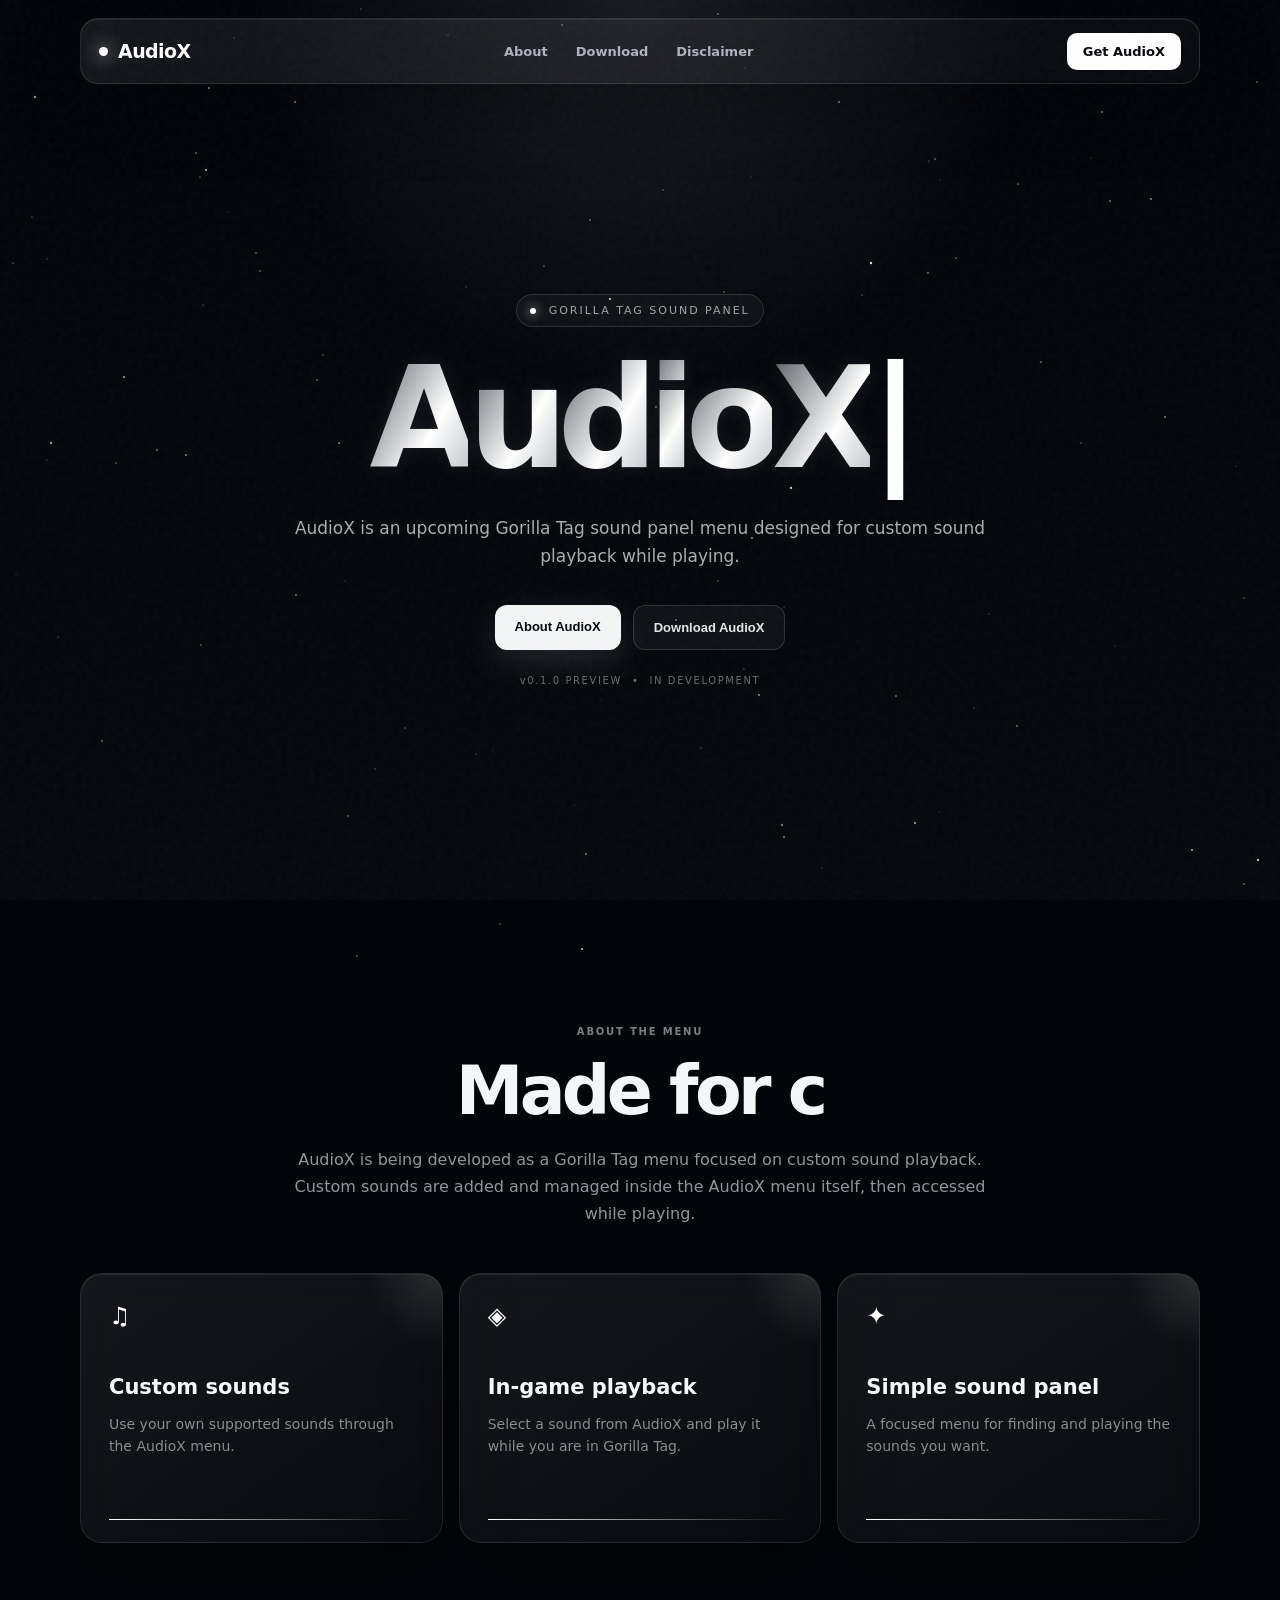
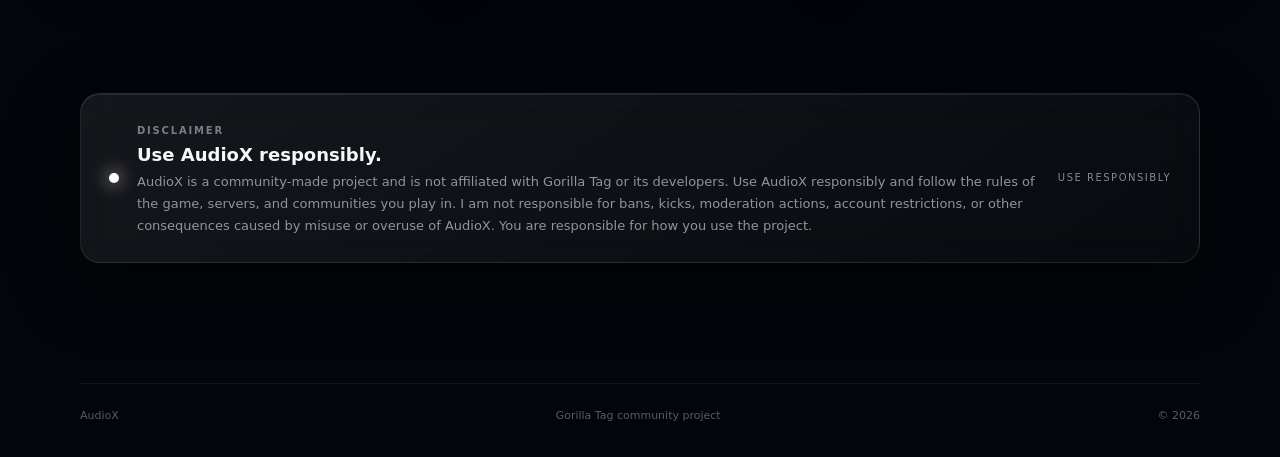
==== commit f4aff113: "Restore homepage and link navbar download to separate page" ====
--- a/index.html
+++ b/index.html
@@ -3,21 +3,17 @@
 <head>
 <meta charset="utf-8"><meta name="viewport" content="width=device-width,initial-scale=1">
 <meta name="description" content="AudioX — an upcoming Gorilla Tag sound panel menu.">
-<meta name="cache-version" content="audiox-2026-09-10-download-page">
+<meta name="cache-version" content="audiox-2026-09-10-home">
 <title>AudioX — Gorilla Tag Sound Panel</title>
-<link rel="preconnect" href="https://fonts.googleapis.com"><link rel="preconnect" href="https://fonts.gstatic.com" crossorigin>
-<link href="https://fonts.googleapis.com/css2?family=Inter:wght@400;500;600;700;800&display=swap" rel="stylesheet">
-<link rel="stylesheet" href="css/style.css?v=audiox-20260910-download">
+<link rel="preconnect" href="https://fonts.googleapis.com"><link rel="stylesheet" href="css/style.css?v=audiox-20260910-home">
 </head>
 <body>
 <div id="starfield" aria-hidden="true"></div><div class="noise" aria-hidden="true"></div>
 <header class="nav glass"><a class="brand" href="index.html"><i></i>AudioX</a><nav><a href="index.html#about">About</a><a href="download.html">Download</a><a href="index.html#disclaimer">Disclaimer</a></nav><a class="nav-button" href="download.html">Get AudioX</a></header>
 <main id="top">
-<section class="hero reveal download-hero"><div class="eyebrow"><b></b> AUDIOX DOWNLOAD</div><h1><span class="title-static">Download</span></h1><p class="hero-copy">Get the latest AudioX build from the official AudioX project page.</p><div class="hero-meta"><span>OFFICIAL PROJECT PAGE</span><span>•</span><span>V0.1.0 PREVIEW</span></div></section>
-<section class="download-section reveal"><div class="download-panel glass download-page-panel"><div><span class="section-kicker">AUDIOX MENU</span><h2>AudioX <em>v0.1.0</em></h2><p>This is the official download area for the AudioX preview. The real build will be placed here when it is released.</p><div class="checks"><span>✓ Official project file</span><span>✓ Verified project release</span><span>✓ Gorilla Tag sound panel</span></div></div><div class="download-box download-file-card"><div class="file-icon">AX</div><div class="file-info"><strong>AudioX-v0.1.0</strong><span>Preview build • Coming soon</span></div><div class="verified-file"><span>✓</span><div><strong>Verified file</strong><small>Provided by the AudioX project</small></div></div><button id="start-download" class="primary-button download-button">Start download</button><div id="download-status" role="status" aria-live="polite"></div></div></div></section>
-<section id="verify" class="verify-section reveal"><div class="verify-card glass"><div class="section-kicker">SECURITY CHECK</div><h2>One quick check before downloading.</h2><p>Complete the verification below to continue to the download.</p><div id="captcha-box" class="captcha-box"><button id="captcha-check" class="captcha-check" aria-label="Verify that you are not a robot"><span class="captcha-square"></span><span>I'm not a robot</span></button><span class="captcha-mark">AudioX<br><small>verification</small></span></div><div id="challenge" class="captcha-challenge" hidden><strong>Quick verification</strong><p>Click the <b id="challenge-symbol">◆</b> symbol below.</p><div id="challenge-options" class="challenge-options"></div></div><div id="verified-message" class="verified-message" hidden>✓ Verification complete. Your download is ready.</div></div></section>
-</main>
-<footer><span>AudioX</span><span>Gorilla Tag community project</span><span>© 2026</span></footer>
-<script src="animations/effects.js?v=audiox-20260910-download"></script>
-<script src="js/download.js?v=audiox-20260910"></script>
+<section class="hero reveal"><div class="eyebrow"><b></b> GORILLA TAG SOUND PANEL</div><h1><span id="typed-title"></span><span class="cursor">|</span></h1><p class="hero-copy">AudioX is an upcoming Gorilla Tag sound panel menu designed for custom sound playback while playing.</p><div class="hero-actions"><a class="primary-button magnetic" href="#about">About AudioX</a><a class="secondary-button" href="download.html">Download AudioX</a></div><div class="hero-meta"><span>v0.1.0 PREVIEW</span><span>•</span><span>IN DEVELOPMENT</span></div></section>
+<section id="about" class="section reveal"><div class="section-heading"><span class="section-kicker">ABOUT THE MENU</span><h2 class="type-on-view" data-text="Made for custom sounds."></h2><p>AudioX is being developed as a Gorilla Tag menu focused on custom sound playback. Custom sounds are added and managed inside the AudioX menu itself, then accessed while playing.</p></div><div class="feature-grid"><article class="feature-card glass tilt-card"><div class="icon">♫</div><h3>Custom sounds</h3><p>Use your own supported sounds through the AudioX menu.</p><span class="card-line"></span></article><article class="feature-card glass tilt-card"><div class="icon">◈</div><h3>In-game playback</h3><p>Select a sound from AudioX and play it while you are in Gorilla Tag.</p><span class="card-line"></span></article><article class="feature-card glass tilt-card"><div class="icon">✦</div><h3>Simple sound panel</h3><p>A focused menu for finding and playing the sounds you want.</p><span class="card-line"></span></article></div></section>
+<section id="disclaimer" class="status-section reveal"><div class="status-card glass disclaimer"><div class="status-light"></div><div><span class="section-kicker">DISCLAIMER</span><h3>Use AudioX responsibly.</h3><p>AudioX is a community-made project and is not affiliated with Gorilla Tag or its developers. Use AudioX responsibly and follow the rules of the game, servers, and communities you play in. I am not responsible for bans, kicks, moderation actions, account restrictions, or other consequences caused by misuse or overuse of AudioX. You are responsible for how you use the project.</p></div><span class="status-label">USE RESPONSIBLY</span></div></section>
+</main><footer><span>AudioX</span><span>Gorilla Tag community project</span><span>© 2026</span></footer>
+<script src="animations/effects.js?v=audiox-20260910-home"></script><script src="js/main.js?v=audiox-20260910-home"></script>
 </body></html>
--- a/css/style.css
+++ b/css/style.css
@@ -1 +1 @@
-*{box-sizing:border-box}html{scroll-behavior:smooth}body{margin:0;background:#03050a;color:#f4f6f8;font-family:Inter,system-ui,sans-serif;overflow-x:hidden}body:before{content:"";position:fixed;inset:0;background:radial-gradient(circle at 50% 0%,rgba(255,255,255,.09),transparent 35%),linear-gradient(#02040a,#05070d);z-index:-5}.noise{position:fixed;inset:0;pointer-events:none;opacity:.035;z-index:20;background-image:url("data:image/svg+xml,%3Csvg viewBox='0 0 180 180' xmlns='http://www.w3.org/2000/svg'%3E%3Cfilter id='n'%3E%3CfeTurbulence type='fractalNoise' baseFrequency='.9' numOctaves='3' stitchTiles='stitch'/%3E%3C/filter%3E%3Crect width='100%25' height='100%25' filter='url(%23n)'/%3E%3C/svg%3E")}.glass{background:linear-gradient(145deg,rgba(255,255,255,.075),rgba(255,255,255,.025));border:1px solid rgba(255,255,255,.1);box-shadow:0 20px 70px rgba(0,0,0,.35),inset 0 1px rgba(255,255,255,.08);backdrop-filter:blur(18px);transition:border-color .35s,box-shadow .35s}.glass:hover{border-color:rgba(255,255,255,.18);box-shadow:0 25px 90px rgba(0,0,0,.45),inset 0 1px rgba(255,255,255,.1)}#starfield{position:fixed;inset:-8%;z-index:-4;overflow:hidden;transition:transform .45s cubic-bezier(.2,.8,.2,1)}.star{position:absolute;width:2px;height:2px;border-radius:50%;background:#fff;opacity:var(--o);box-shadow:0 0 8px rgba(255,255,255,.55);animation:drift var(--d) linear infinite alternate,twinkle var(--t) ease-in-out infinite}@keyframes drift{to{transform:translate3d(var(--x),var(--y),0)}}@keyframes twinkle{50%{opacity:.18;transform:scale(.55)}}.nav{position:fixed;top:18px;left:50%;transform:translateX(-50%);width:min(1120px,calc(100% - 32px));height:66px;padding:0 18px;display:flex;align-items:center;justify-content:space-between;border-radius:18px;z-index:10;animation:navIn 1s ease both}@keyframes navIn{from{opacity:0;transform:translate(-50%,-18px)}to{opacity:1;transform:translate(-50%,0)}}.brand{font-weight:800;letter-spacing:-.03em;font-size:19px;color:#fff;text-decoration:none;display:flex;align-items:center;gap:10px}.brand i{width:9px;height:9px;border-radius:50%;background:#fff;box-shadow:0 0 18px #fff;animation:brandPulse 2s ease-in-out infinite}@keyframes brandPulse{50%{transform:scale(1.5);box-shadow:0 0 30px #fff}}.nav nav{display:flex;gap:28px}.nav nav a,.nav-button{color:#aeb4bd;text-decoration:none;font-size:13px;font-weight:600;transition:.25s}.nav nav a:hover{color:#fff;transform:translateY(-2px)}.nav-button{color:#05070b;background:#fff;padding:11px 16px;border-radius:10px}.nav-button:hover{transform:translateY(-2px);box-shadow:0 8px 30px rgba(255,255,255,.2)}.hero{min-height:900px;width:min(1120px,calc(100% - 32px));margin:auto;display:flex;flex-direction:column;justify-content:center;align-items:center;text-align:center;padding-top:80px}.eyebrow{font-size:11px;letter-spacing:.18em;color:#9fa5ad;border:1px solid rgba(255,255,255,.12);padding:9px 13px;border-radius:99px;background:rgba(255,255,255,.035);animation:floatBadge 4s ease-in-out infinite}@keyframes floatBadge{50%{transform:translateY(-5px);box-shadow:0 10px 40px rgba(255,255,255,.05)}}.eyebrow b{display:inline-block;width:6px;height:6px;border-radius:50%;background:#fff;box-shadow:0 0 12px #fff;margin-right:7px;animation:blink 1.5s infinite}@keyframes blink{50%{opacity:.25}}h1{margin:28px 0 18px;font-size:clamp(62px,11vw,148px);line-height:.9;letter-spacing:-.075em;font-weight:800;color:#fff;min-height:1em}.title-letter{display:inline-block;background:linear-gradient(120deg,#555b63 0%,#fff 25%,#9da4ad 48%,#fff 70%,#5f666e 100%);background-size:250% 250%;background-clip:text;-webkit-background-clip:text;color:transparent;animation:letterShine 3s ease-in-out infinite,letterFloat 3.5s ease-in-out infinite;animation-delay:calc(var(--letter)*.13s),calc(var(--letter)*.09s);filter:drop-shadow(0 0 10px rgba(255,255,255,.08))}@keyframes letterShine{0%{background-position:0% 50%}50%{background-position:100% 50%}100%{background-position:0% 50%}}@keyframes letterFloat{50%{transform:translateY(-4px)}}.cursor{color:#fff;animation:cursor .8s steps(1) infinite}@keyframes cursor{50%{opacity:0}}.hero-copy{max-width:700px;color:#a8adb5;font-size:17px;line-height:1.7;margin:0;animation:fadeUp 1s .8s both}@keyframes fadeUp{from{opacity:0;transform:translateY(18px)}to{opacity:1;transform:none}}.hero-actions{display:flex;gap:12px;margin-top:34px;animation:fadeUp 1s 1s both}.primary-button,.secondary-button{border:0;text-decoration:none;font:700 13px Inter,sans-serif;border-radius:12px;padding:14px 20px;cursor:pointer;transition:transform .25s,box-shadow .25s}.primary-button{background:#f4f5f6;color:#05070a;box-shadow:0 12px 35px rgba(255,255,255,.12)}.primary-button:hover{transform:translateY(-3px) scale(1.02);box-shadow:0 18px 50px rgba(255,255,255,.2)}.secondary-button{border:1px solid rgba(255,255,255,.14);background:rgba(255,255,255,.045);color:#e5e8ec}.secondary-button:hover{transform:translateY(-3px);border-color:rgba(255,255,255,.3)}.hero-meta{display:flex;gap:10px;margin-top:25px;color:#656c75;font-size:10px;letter-spacing:.16em;animation:fadeUp 1s 1.15s both}.section{width:min(1120px,calc(100% - 32px));margin:0 auto;padding:120px 0}.section-heading{text-align:center;max-width:700px;margin:auto}.section-kicker{font-size:10px;letter-spacing:.18em;color:#777f88;font-weight:700}.section h2,.download-panel h2{font-size:clamp(38px,6vw,68px);letter-spacing:-.055em;margin:12px 0}.type-on-view{min-height:1.15em}.section-heading p,.download-panel p,.status-card p{color:#8e959e;line-height:1.7}.feature-grid{display:grid;grid-template-columns:repeat(3,1fr);gap:16px;margin-top:45px}.feature-card{min-height:270px;border-radius:22px;padding:28px;position:relative;overflow:hidden;transition:transform .2s,border-color .2s}.feature-card:hover{border-color:rgba(255,255,255,.25)}.feature-card:after{content:"";position:absolute;width:160px;height:160px;right:-80px;top:-80px;background:radial-gradient(circle,rgba(255,255,255,.12),transparent 65%);animation:orbMove 5s ease-in-out infinite}@keyframes orbMove{50%{transform:translate(-25px,25px);opacity:.6}}.icon{font-size:24px;color:#fff;margin-bottom:45px;animation:iconFloat 3s ease-in-out infinite}@keyframes iconFloat{50%{transform:translateY(-5px) rotate(3deg)}}.feature-card h3{font-size:21px;margin:0 0 10px}.feature-card p{font-size:14px;color:#858d96;line-height:1.6}.card-line{position:absolute;left:28px;right:28px;bottom:22px;height:1px;background:linear-gradient(90deg,#fff,transparent);animation:lineGlow 2.5s ease-in-out infinite}@keyframes lineGlow{50%{opacity:.35;transform:scaleX(.7);transform-origin:left}}.download-section{width:min(1120px,calc(100% - 32px));margin:auto;padding:100px 0}.download-panel{border-radius:28px;padding:55px;display:grid;grid-template-columns:1fr .8fr;gap:50px;align-items:center}.download-panel h2 em{font-style:normal;color:#767d85;font-size:.45em;vertical-align:middle}.checks{display:flex;flex-wrap:wrap;gap:9px;margin-top:28px}.checks span{font-size:11px;color:#b0b5bc;padding:9px 11px;border:1px solid rgba(255,255,255,.09);border-radius:9px;background:rgba(255,255,255,.025);transition:.25s}.checks span:hover{transform:translateY(-3px);border-color:rgba(255,255,255,.2)}.download-box{border:1px solid rgba(255,255,255,.11);border-radius:20px;padding:20px;display:grid;grid-template-columns:auto 1fr;gap:16px;align-items:center;background:rgba(0,0,0,.18);animation:boxPulse 4s ease-in-out infinite}@keyframes boxPulse{50%{box-shadow:0 0 45px rgba(255,255,255,.04)}}.file-icon{width:54px;height:54px;border-radius:14px;display:grid;place-items:center;font-weight:800;background:linear-gradient(145deg,#fff,#6e7379);color:#07090c;animation:iconFloat 3s ease-in-out infinite}.file-info{display:flex;flex-direction:column;gap:5px}.file-info strong{font-size:14px}.file-info span{font-size:11px;color:#717983}.download-button{grid-column:1/-1;width:100%}#download-status{grid-column:1/-1;min-height:18px;text-align:center;font-size:11px;color:#aeb4bc}.status-section{width:min(1120px,calc(100% - 32px));margin:auto;padding:30px 0 120px}.status-card{border-radius:20px;padding:25px 28px;display:grid;grid-template-columns:auto 1fr auto;gap:18px;align-items:center}.status-light{width:10px;height:10px;border-radius:50%;background:#fff;box-shadow:0 0 18px #fff;animation:blink 1.6s infinite}.status-card h3{margin:6px 0;font-size:18px}.status-card p{margin:0;font-size:13px}.status-label{font-size:10px;letter-spacing:.15em;color:#858c94}footer{width:min(1120px,calc(100% - 32px));margin:auto;padding:25px 0 35px;display:flex;justify-content:space-between;color:#555d66;font-size:11px;border-top:1px solid rgba(255,255,255,.06)}.reveal{opacity:0;transform:translateY(45px) scale(.98);filter:blur(4px);transition:opacity 1s ease,transform 1s cubic-bezier(.2,.8,.2,1),filter 1s ease}.reveal.visible{opacity:1;transform:none;filter:none}@media(max-width:800px){.nav nav{display:none}.hero{min-height:760px}.feature-grid,.download-panel{grid-template-columns:1fr}.download-panel{padding:30px}.status-card{grid-template-columns:auto 1fr}.status-label{grid-column:2}.hero-actions{flex-direction:column;width:min(300px,100%)}footer{flex-direction:column;gap:8px}}@media(prefers-reduced-motion:reduce){*,*:before,*:after{animation-duration:.01ms!important;animation-iteration-count:1!important;scroll-behavior:auto!important;transition-duration:.01ms!important}}+*{box-sizing:border-box}html{scroll-behavior:smooth}body{margin:0;background:#03050a;color:#f4f6f8;font-family:Inter,system-ui,sans-serif;overflow-x:hidden}body:before{content:"";position:fixed;inset:0;background:radial-gradient(circle at 50% 0%,rgba(255,255,255,.09),transparent 35%),linear-gradient(#02040a,#05070d);z-index:-5}.noise{position:fixed;inset:0;pointer-events:none;opacity:.035;z-index:20;background-image:url("data:image/svg+xml,%3Csvg viewBox='0 0 180 180' xmlns='http://www.w3.org/2000/svg'%3E%3Cfilter id='n'%3E%3CfeTurbulence type='fractalNoise' baseFrequency='.9' numOctaves='3' stitchTiles='stitch'/%3E%3C/filter%3E%3Crect width='100%25' height='100%25' filter='url(%23n)'/%3E%3C/svg%3E")}.glass{background:linear-gradient(145deg,rgba(255,255,255,.075),rgba(255,255,255,.025));border:1px solid rgba(255,255,255,.1);box-shadow:0 20px 70px rgba(0,0,0,.35),inset 0 1px rgba(255,255,255,.08);backdrop-filter:blur(18px);transition:border-color .35s,box-shadow .35s}.glass:hover{border-color:rgba(255,255,255,.18);box-shadow:0 25px 90px rgba(0,0,0,.45),inset 0 1px rgba(255,255,255,.1)}#starfield{position:fixed;inset:-8%;z-index:-4;overflow:hidden;transition:transform .45s cubic-bezier(.2,.8,.2,1)}.star{position:absolute;width:2px;height:2px;border-radius:50%;background:#fff;opacity:var(--o);box-shadow:0 0 8px rgba(255,255,255,.55);animation:drift var(--d) linear infinite alternate,twinkle var(--t) ease-in-out infinite}@keyframes drift{to{transform:translate3d(var(--x),var(--y),0)}}@keyframes twinkle{50%{opacity:.18;transform:scale(.55)}}.nav{position:fixed;top:18px;left:50%;transform:translateX(-50%);width:min(1120px,calc(100% - 32px));height:66px;padding:0 18px;display:flex;align-items:center;justify-content:space-between;border-radius:18px;z-index:10;animation:navIn 1s ease both}@keyframes navIn{from{opacity:0;transform:translate(-50%,-18px)}to{opacity:1;transform:translate(-50%,0)}}.brand{font-weight:800;letter-spacing:-.03em;font-size:19px;color:#fff;text-decoration:none;display:flex;align-items:center;gap:10px}.brand i{width:9px;height:9px;border-radius:50%;background:#fff;box-shadow:0 0 18px #fff;animation:brandPulse 2s ease-in-out infinite}@keyframes brandPulse{50%{transform:scale(1.5);box-shadow:0 0 30px #fff}}.nav nav{display:flex;gap:28px}.nav nav a,.nav-button{color:#aeb4bd;text-decoration:none;font-size:13px;font-weight:600;transition:.25s}.nav nav a:hover{color:#fff;transform:translateY(-2px)}.nav-button{color:#05070b;background:#fff;padding:11px 16px;border-radius:10px}.nav-button:hover{transform:translateY(-2px);box-shadow:0 8px 30px rgba(255,255,255,.2)}.hero{min-height:900px;width:min(1120px,calc(100% - 32px));margin:auto;display:flex;flex-direction:column;justify-content:center;align-items:center;text-align:center;padding-top:80px}.eyebrow{font-size:11px;letter-spacing:.18em;color:#9fa5ad;border:1px solid rgba(255,255,255,.12);padding:9px 13px;border-radius:99px;background:rgba(255,255,255,.035);animation:floatBadge 4s ease-in-out infinite}@keyframes floatBadge{50%{transform:translateY(-5px);box-shadow:0 10px 40px rgba(255,255,255,.05)}}.eyebrow b{display:inline-block;width:6px;height:6px;border-radius:50%;background:#fff;box-shadow:0 0 12px #fff;margin-right:7px;animation:blink 1.5s infinite}@keyframes blink{50%{opacity:.25}}h1{margin:28px 0 18px;font-size:clamp(62px,11vw,148px);line-height:.9;letter-spacing:-.075em;font-weight:800;color:#fff;min-height:1em}.title-letter,.title-static{display:inline-block;background:linear-gradient(120deg,#555b63 0%,#fff 25%,#9da4ad 48%,#fff 70%,#5f666e 100%);background-size:250% 250%;background-clip:text;-webkit-background-clip:text;color:transparent;animation:letterShine 3s ease-in-out infinite,letterFloat 3.5s ease-in-out infinite;filter:drop-shadow(0 0 10px rgba(255,255,255,.08))}@keyframes letterShine{0%{background-position:0% 50%}50%{background-position:100% 50%}100%{background-position:0% 50%}}@keyframes letterFloat{50%{transform:translateY(-4px)}}.cursor{color:#fff;animation:cursor .8s steps(1) infinite}@keyframes cursor{50%{opacity:0}}.hero-copy{max-width:700px;color:#a8adb5;font-size:17px;line-height:1.7;margin:0;animation:fadeUp 1s .8s both}@keyframes fadeUp{from{opacity:0;transform:translateY(18px)}to{opacity:1;transform:none}}.hero-actions{display:flex;gap:12px;margin-top:34px;animation:fadeUp 1s 1s both}.primary-button,.secondary-button{border:0;text-decoration:none;font:700 13px Inter,sans-serif;border-radius:12px;padding:14px 20px;cursor:pointer;transition:transform .25s,box-shadow .25s}.primary-button{background:#f4f5f6;color:#05070a;box-shadow:0 12px 35px rgba(255,255,255,.12)}.primary-button:hover{transform:translateY(-3px) scale(1.02);box-shadow:0 18px 50px rgba(255,255,255,.2)}.secondary-button{border:1px solid rgba(255,255,255,.14);background:rgba(255,255,255,.045);color:#e5e8ec}.secondary-button:hover{transform:translateY(-3px);border-color:rgba(255,255,255,.3)}.hero-meta{display:flex;gap:10px;margin-top:25px;color:#656c75;font-size:10px;letter-spacing:.16em;animation:fadeUp 1s 1.15s both}.section{width:min(1120px,calc(100% - 32px));margin:0 auto;padding:120px 0}.section-heading{text-align:center;max-width:700px;margin:auto}.section-kicker{font-size:10px;letter-spacing:.18em;color:#777f88;font-weight:700}.section h2,.download-panel h2{font-size:clamp(38px,6vw,68px);letter-spacing:-.055em;margin:12px 0}.type-on-view{min-height:1.15em}.section-heading p,.download-panel p,.status-card p{color:#8e959e;line-height:1.7}.feature-grid{display:grid;grid-template-columns:repeat(3,1fr);gap:16px;margin-top:45px}.feature-card{min-height:270px;border-radius:22px;padding:28px;position:relative;overflow:hidden;transition:transform .2s,border-color .2s}.feature-card:hover{border-color:rgba(255,255,255,.25)}.feature-card:after{content:"";position:absolute;width:160px;height:160px;right:-80px;top:-80px;background:radial-gradient(circle,rgba(255,255,255,.12),transparent 65%);animation:orbMove 5s ease-in-out infinite}@keyframes orbMove{50%{transform:translate(-25px,25px);opacity:.6}}.icon{font-size:24px;color:#fff;margin-bottom:45px;animation:iconFloat 3s ease-in-out infinite}@keyframes iconFloat{50%{transform:translateY(-5px) rotate(3deg)}}.feature-card h3{font-size:21px;margin:0 0 10px}.feature-card p{font-size:14px;color:#858d96;line-height:1.6}.card-line{position:absolute;left:28px;right:28px;bottom:22px;height:1px;background:linear-gradient(90deg,#fff,transparent);animation:lineGlow 2.5s ease-in-out infinite}@keyframes lineGlow{50%{opacity:.35;transform:scaleX(.7);transform-origin:left}}.download-section{width:min(1120px,calc(100% - 32px));margin:auto;padding:100px 0}.download-panel{border-radius:28px;padding:55px;display:grid;grid-template-columns:1fr .8fr;gap:50px;align-items:center}.download-panel h2 em{font-style:normal;color:#767d85;font-size:.45em;vertical-align:middle}.checks{display:flex;flex-wrap:wrap;gap:9px;margin-top:28px}.checks span{font-size:11px;color:#b0b5bc;padding:9px 11px;border:1px solid rgba(255,255,255,.09);border-radius:9px;background:rgba(255,255,255,.025);transition:.25s}.checks span:hover{transform:translateY(-3px);border-color:rgba(255,255,255,.2)}.download-box{border:1px solid rgba(255,255,255,.11);border-radius:20px;padding:20px;display:grid;grid-template-columns:auto 1fr;gap:16px;align-items:center;background:rgba(0,0,0,.18);animation:boxPulse 4s ease-in-out infinite}@keyframes boxPulse{50%{box-shadow:0 0 45px rgba(255,255,255,.04)}}.file-icon{width:54px;height:54px;border-radius:14px;display:grid;place-items:center;font-weight:800;background:linear-gradient(145deg,#fff,#6e7379);color:#07090c;animation:iconFloat 3s ease-in-out infinite}.file-info{display:flex;flex-direction:column;gap:5px}.file-info strong{font-size:14px}.file-info span{font-size:11px;color:#717983}.download-button{grid-column:1/-1;width:100%}#download-status{grid-column:1/-1;min-height:18px;text-align:center;font-size:11px;color:#aeb4bc}.status-section{width:min(1120px,calc(100% - 32px));margin:auto;padding:30px 0 120px}.status-card{border-radius:20px;padding:25px 28px;display:grid;grid-template-columns:auto 1fr auto;gap:18px;align-items:center}.status-light{width:10px;height:10px;border-radius:50%;background:#fff;box-shadow:0 0 18px #fff;animation:blink 1.6s infinite}.status-card h3{margin:6px 0;font-size:18px}.status-card p{margin:0;font-size:13px}.status-label{font-size:10px;letter-spacing:.15em;color:#858c94}footer{width:min(1120px,calc(100% - 32px));margin:auto;padding:25px 0 35px;display:flex;justify-content:space-between;color:#555d66;font-size:11px;border-top:1px solid rgba(255,255,255,.06)}.reveal{opacity:0;transform:translateY(45px) scale(.98);filter:blur(4px);transition:opacity 1s ease,transform 1s cubic-bezier(.2,.8,.2,1),filter 1s ease}.reveal.visible{opacity:1;transform:none;filter:none}.verify-section{width:min(780px,calc(100% - 32px));margin:auto;padding:20px 0 130px}.verify-card{border-radius:28px;padding:42px;text-align:center}.verify-card h2{font-size:clamp(30px,5vw,52px);letter-spacing:-.05em;margin:12px 0}.verify-card p{color:#8e959e;line-height:1.7}.captcha-box{margin:30px auto 0;max-width:430px;min-height:86px;padding:16px 18px;border:1px solid rgba(255,255,255,.12);border-radius:14px;background:rgba(0,0,0,.22);display:flex;align-items:center;justify-content:space-between;text-align:left;box-shadow:0 12px 40px rgba(0,0,0,.22)}.captcha-check{appearance:none;border:0;background:none;color:#f3f5f7;display:flex;align-items:center;gap:13px;font:600 14px Inter,sans-serif;cursor:pointer;padding:8px}.captcha-square{width:28px;height:28px;border:2px solid #69717a;border-radius:5px;display:block;transition:.25s;position:relative}.captcha-check:hover .captcha-square{border-color:#fff}.captcha-check.verified .captcha-square{background:#fff;border-color:#fff}.captcha-check.verified .captcha-square:after{content:'✓';position:absolute;color:#05070b;font-weight:900;left:5px;top:1px;font-size:19px}.captcha-mark{font-size:10px;line-height:1.2;text-align:center;color:#737b84;letter-spacing:.08em}.captcha-mark small{font-size:8px}.captcha-challenge{max-width:430px;margin:14px auto 0;padding:20px;border-radius:16px;border:1px solid rgba(255,255,255,.1);background:rgba(255,255,255,.025);animation:challengeIn .5s ease both}.captcha-challenge p{margin:7px 0 15px;font-size:13px}.challenge-options{display:flex;justify-content:center;gap:10px}.challenge-options button{width:52px;height:42px;border:1px solid rgba(255,255,255,.12);border-radius:10px;background:rgba(255,255,255,.04);color:#fff;font-size:19px;cursor:pointer;transition:.2s}.challenge-options button:hover{transform:translateY(-3px);border-color:#fff;background:rgba(255,255,255,.1)}.verified-message{margin:18px auto 0;color:#dce0e5;font-weight:700;font-size:13px;animation:fadeUp .5s both}@keyframes challengeIn{from{opacity:0;transform:translateY(10px) scale(.98)}to{opacity:1;transform:none}}@media(max-width:800px){.nav nav{display:none}.hero{min-height:760px}.feature-grid,.download-panel{grid-template-columns:1fr}.download-panel{padding:30px}.status-card{grid-template-columns:auto 1fr}.status-label{grid-column:2}.hero-actions{flex-direction:column;width:min(300px,100%)}footer{flex-direction:column;gap:8px}.verify-card{padding:28px 18px}.captcha-box{align-items:flex-start}.challenge-options{flex-wrap:wrap}}@media(prefers-reduced-motion:reduce){*,*:before,*:after{animation-duration:.01ms!important;animation-iteration-count:1!important;scroll-behavior:auto!important;transition-duration:.01ms!important}}
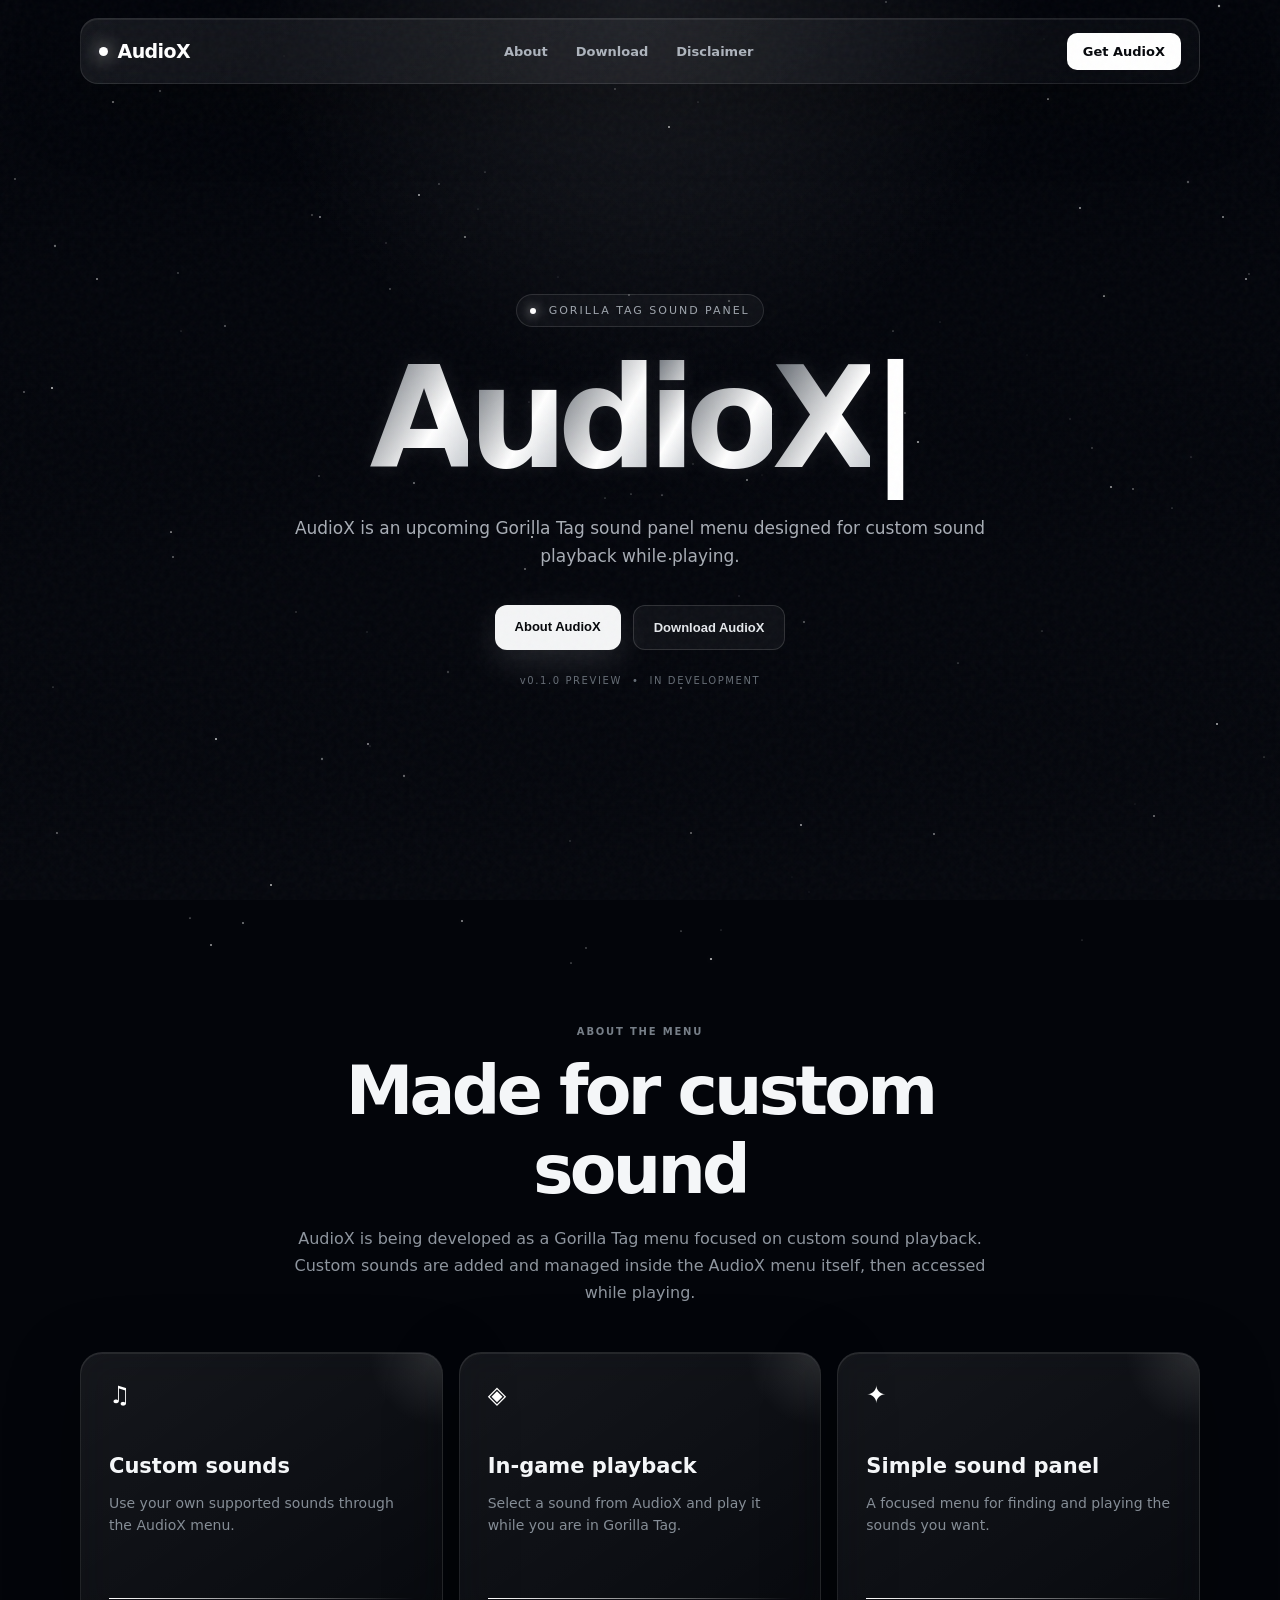
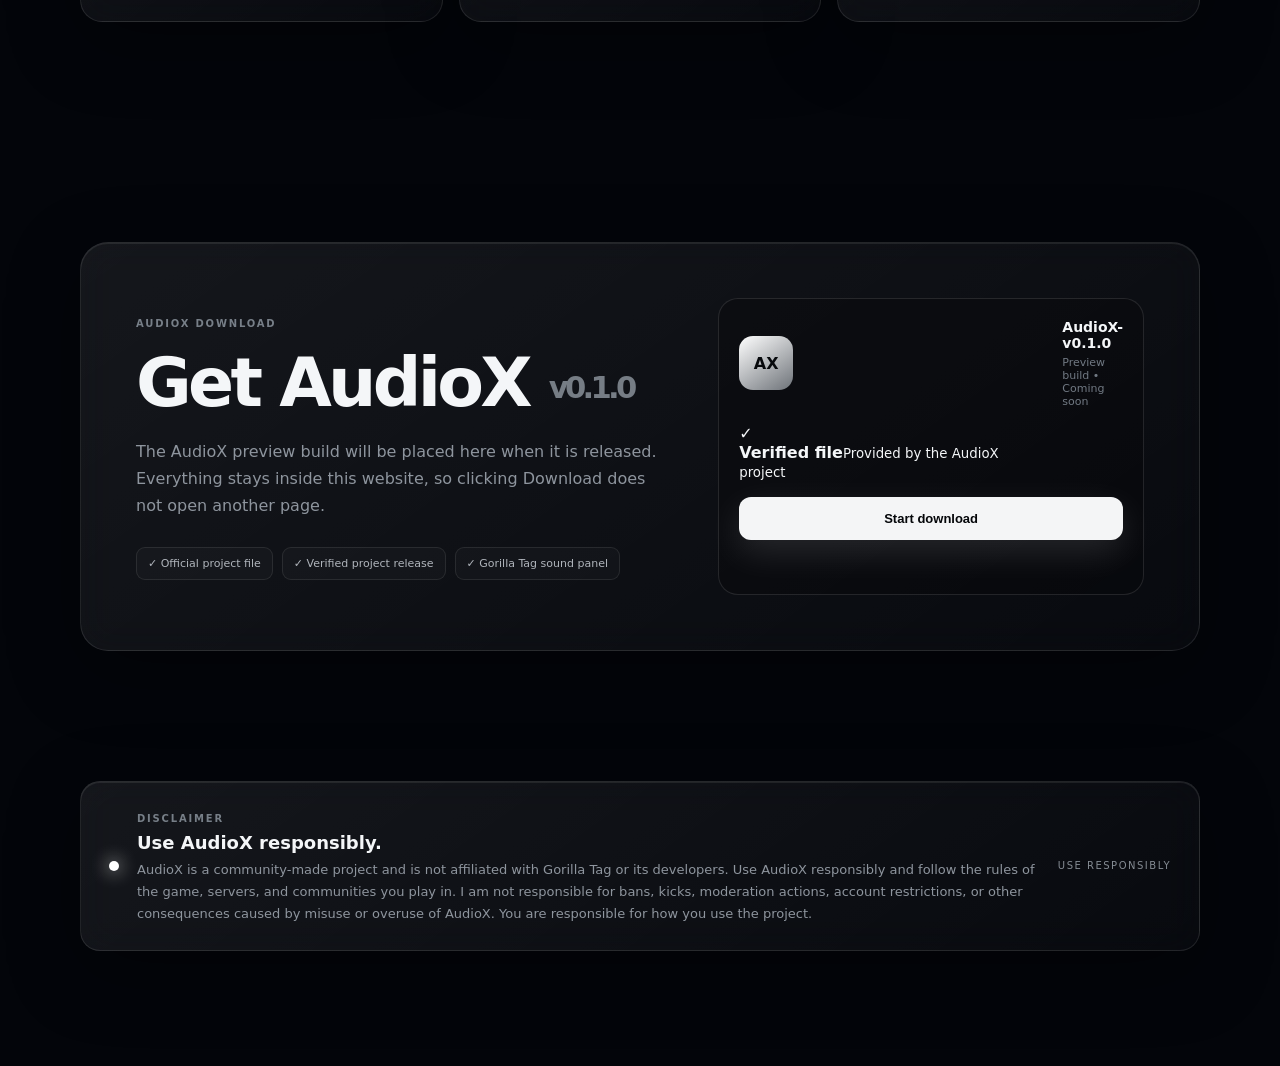
==== commit 3b16ea84: "Make AudioX website single-page navigation" ====
--- a/index.html
+++ b/index.html
@@ -3,17 +3,18 @@
 <head>
 <meta charset="utf-8"><meta name="viewport" content="width=device-width,initial-scale=1">
 <meta name="description" content="AudioX — an upcoming Gorilla Tag sound panel menu.">
-<meta name="cache-version" content="audiox-2026-09-10-home">
+<meta name="cache-version" content="audiox-2026-09-10-single-page">
 <title>AudioX — Gorilla Tag Sound Panel</title>
-<link rel="preconnect" href="https://fonts.googleapis.com"><link rel="stylesheet" href="css/style.css?v=audiox-20260910-home">
+<link rel="preconnect" href="https://fonts.googleapis.com"><link rel="stylesheet" href="css/style.css?v=audiox-20260910-single-page">
 </head>
 <body>
 <div id="starfield" aria-hidden="true"></div><div class="noise" aria-hidden="true"></div>
-<header class="nav glass"><a class="brand" href="index.html"><i></i>AudioX</a><nav><a href="index.html#about">About</a><a href="download.html">Download</a><a href="index.html#disclaimer">Disclaimer</a></nav><a class="nav-button" href="download.html">Get AudioX</a></header>
+<header class="nav glass"><a class="brand" href="#top"><i></i>AudioX</a><nav><a href="#about">About</a><a href="#download">Download</a><a href="#disclaimer">Disclaimer</a></nav><a class="nav-button" href="#download">Get AudioX</a></header>
 <main id="top">
-<section class="hero reveal"><div class="eyebrow"><b></b> GORILLA TAG SOUND PANEL</div><h1><span id="typed-title"></span><span class="cursor">|</span></h1><p class="hero-copy">AudioX is an upcoming Gorilla Tag sound panel menu designed for custom sound playback while playing.</p><div class="hero-actions"><a class="primary-button magnetic" href="#about">About AudioX</a><a class="secondary-button" href="download.html">Download AudioX</a></div><div class="hero-meta"><span>v0.1.0 PREVIEW</span><span>•</span><span>IN DEVELOPMENT</span></div></section>
+<section class="hero reveal"><div class="eyebrow"><b></b> GORILLA TAG SOUND PANEL</div><h1><span id="typed-title"></span><span class="cursor">|</span></h1><p class="hero-copy">AudioX is an upcoming Gorilla Tag sound panel menu designed for custom sound playback while playing.</p><div class="hero-actions"><a class="primary-button magnetic" href="#about">About AudioX</a><a class="secondary-button" href="#download">Download AudioX</a></div><div class="hero-meta"><span>v0.1.0 PREVIEW</span><span>•</span><span>IN DEVELOPMENT</span></div></section>
 <section id="about" class="section reveal"><div class="section-heading"><span class="section-kicker">ABOUT THE MENU</span><h2 class="type-on-view" data-text="Made for custom sounds."></h2><p>AudioX is being developed as a Gorilla Tag menu focused on custom sound playback. Custom sounds are added and managed inside the AudioX menu itself, then accessed while playing.</p></div><div class="feature-grid"><article class="feature-card glass tilt-card"><div class="icon">♫</div><h3>Custom sounds</h3><p>Use your own supported sounds through the AudioX menu.</p><span class="card-line"></span></article><article class="feature-card glass tilt-card"><div class="icon">◈</div><h3>In-game playback</h3><p>Select a sound from AudioX and play it while you are in Gorilla Tag.</p><span class="card-line"></span></article><article class="feature-card glass tilt-card"><div class="icon">✦</div><h3>Simple sound panel</h3><p>A focused menu for finding and playing the sounds you want.</p><span class="card-line"></span></article></div></section>
+<section id="download" class="download-section reveal"><div class="download-panel glass"><div><span class="section-kicker">AUDIOX DOWNLOAD</span><h2>Get AudioX <em>v0.1.0</em></h2><p>The AudioX preview build will be placed here when it is released. Everything stays inside this website, so clicking Download does not open another page.</p><div class="checks"><span>✓ Official project file</span><span>✓ Verified project release</span><span>✓ Gorilla Tag sound panel</span></div></div><div class="download-box"><div class="file-icon">AX</div><div class="file-info"><strong>AudioX-v0.1.0</strong><span>Preview build • Coming soon</span></div><div class="verified-file"><span>✓</span><div><strong>Verified file</strong><small>Provided by the AudioX project</small></div></div><button id="start-download" class="primary-button download-button" type="button">Start download</button><div id="download-status" role="status" aria-live="polite"></div></div></div></section>
 <section id="disclaimer" class="status-section reveal"><div class="status-card glass disclaimer"><div class="status-light"></div><div><span class="section-kicker">DISCLAIMER</span><h3>Use AudioX responsibly.</h3><p>AudioX is a community-made project and is not affiliated with Gorilla Tag or its developers. Use AudioX responsibly and follow the rules of the game, servers, and communities you play in. I am not responsible for bans, kicks, moderation actions, account restrictions, or other consequences caused by misuse or overuse of AudioX. You are responsible for how you use the project.</p></div><span class="status-label">USE RESPONSIBLY</span></div></section>
 </main><footer><span>AudioX</span><span>Gorilla Tag community project</span><span>© 2026</span></footer>
-<script src="animations/effects.js?v=audiox-20260910-home"></script><script src="js/main.js?v=audiox-20260910-home"></script>
+<script src="animations/effects.js?v=audiox-20260910-single-page"></script><script src="js/main.js?v=audiox-20260910-single-page"></script>
 </body></html>
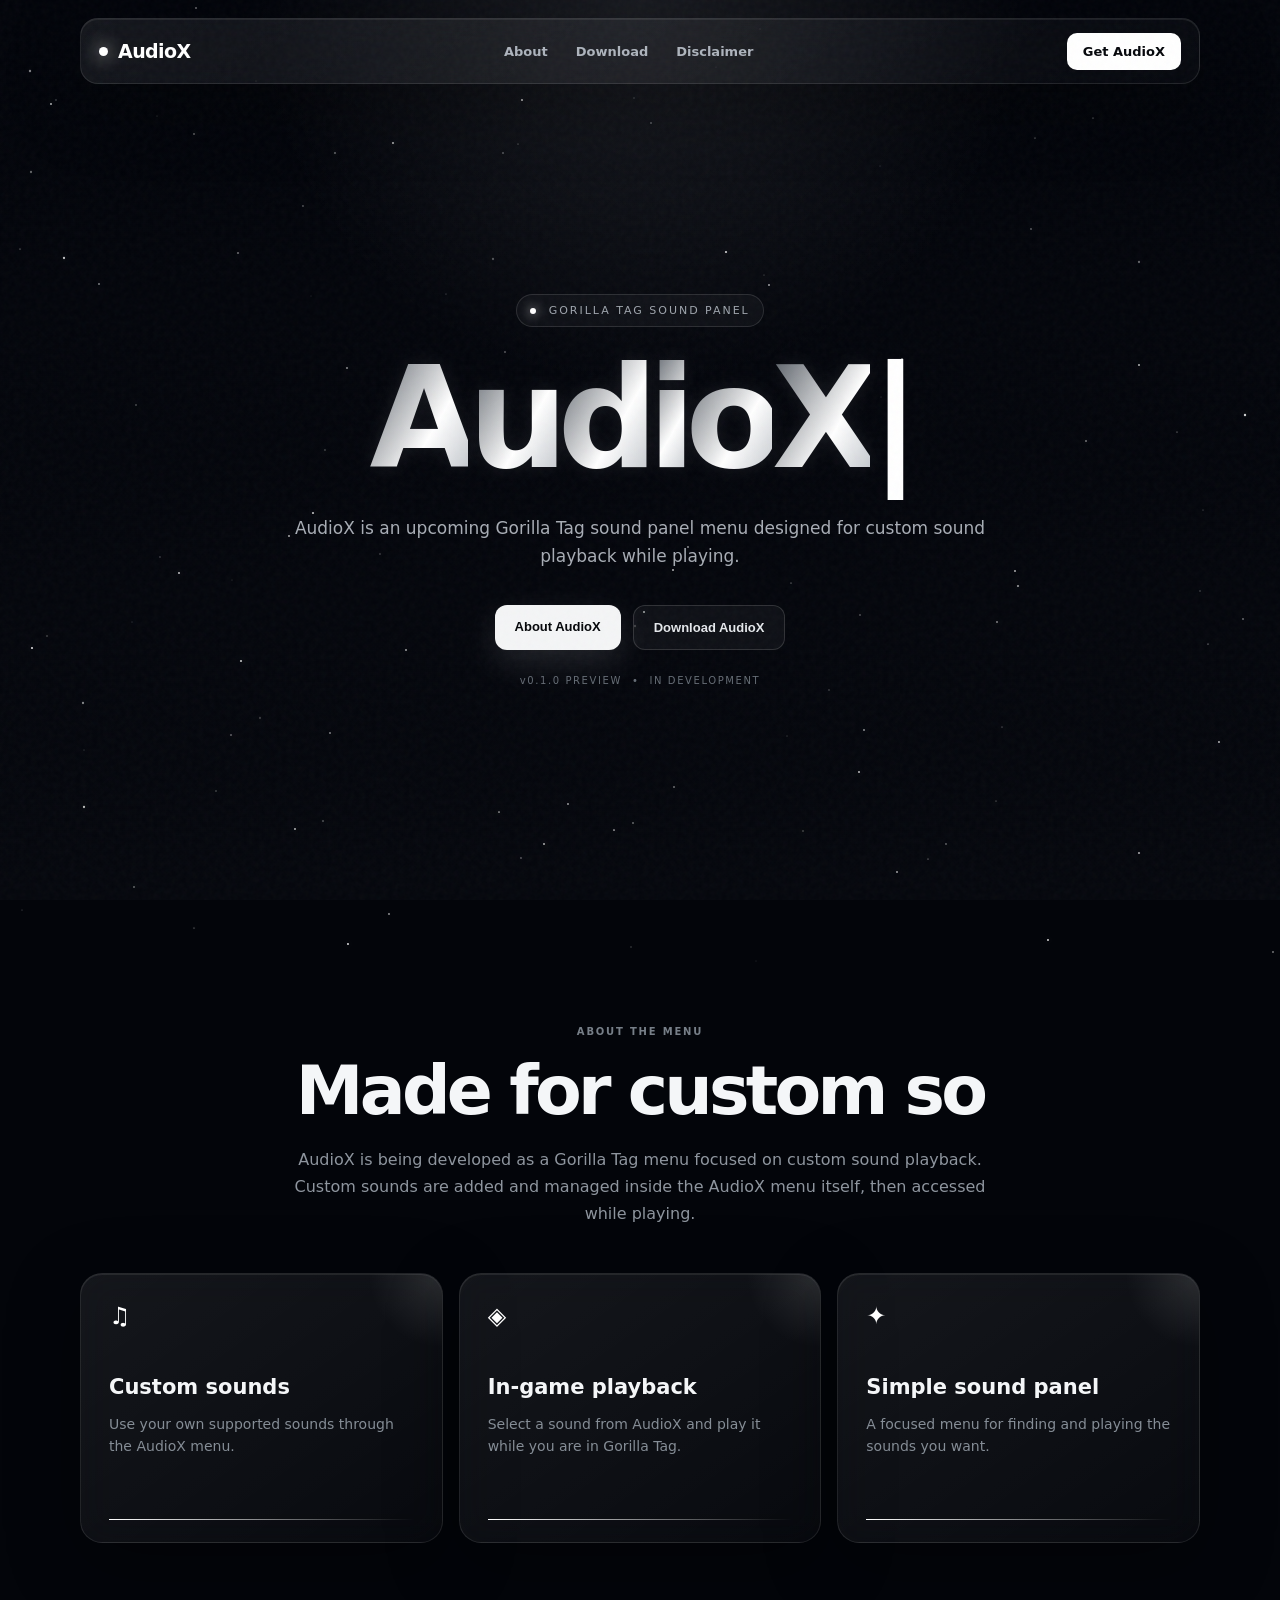
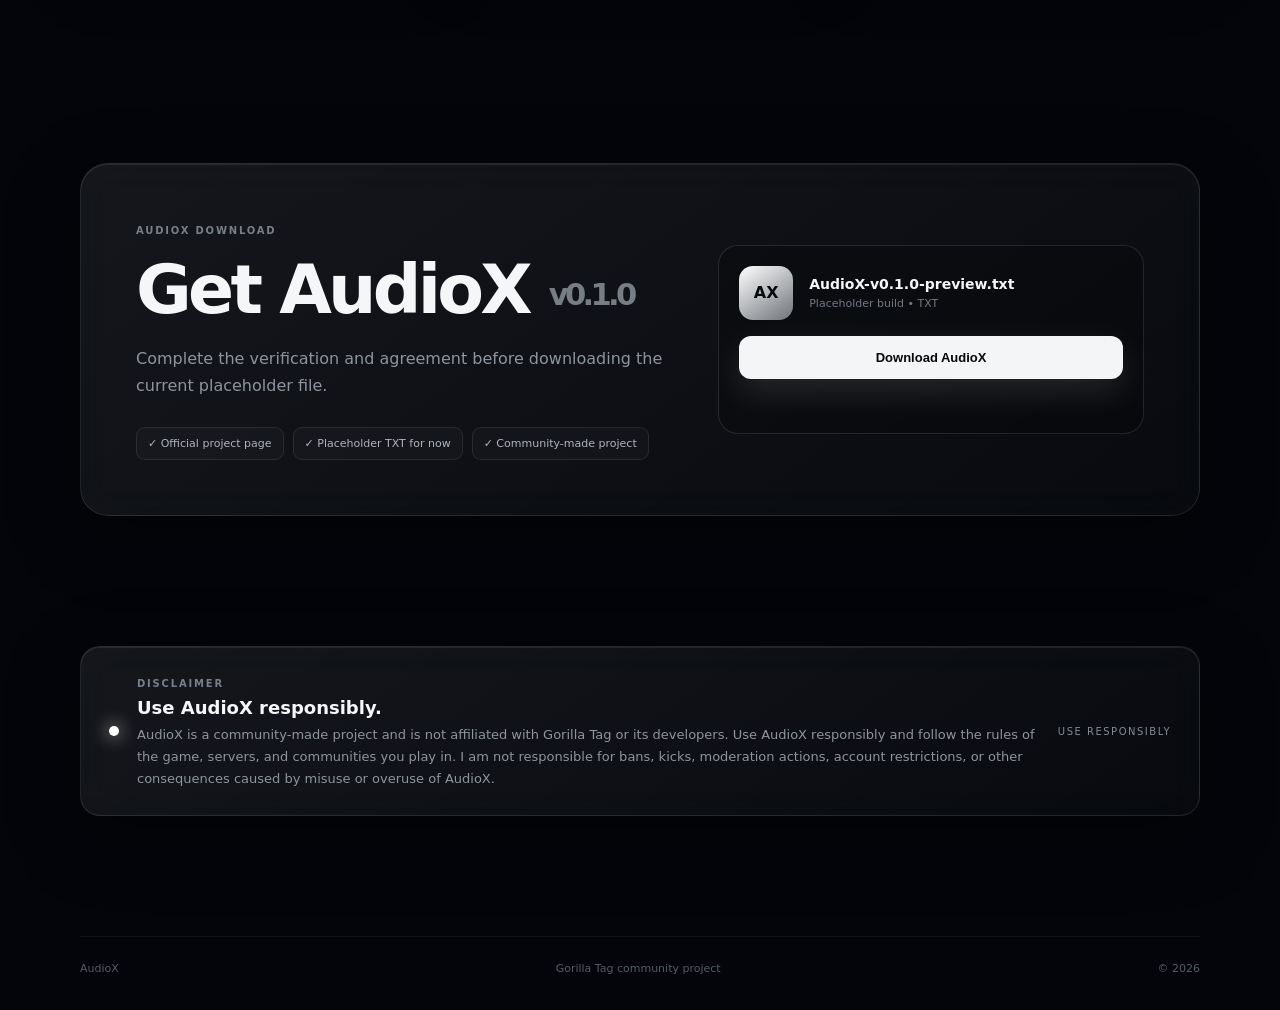
==== commit c492ae76: "Add AudioX download verification flow" ====
--- a/index.html
+++ b/index.html
@@ -3,18 +3,31 @@
 <head>
 <meta charset="utf-8"><meta name="viewport" content="width=device-width,initial-scale=1">
 <meta name="description" content="AudioX — an upcoming Gorilla Tag sound panel menu.">
-<meta name="cache-version" content="audiox-2026-09-10-single-page">
+<meta name="cache-version" content="audiox-2026-09-10-download-flow">
 <title>AudioX — Gorilla Tag Sound Panel</title>
-<link rel="preconnect" href="https://fonts.googleapis.com"><link rel="stylesheet" href="css/style.css?v=audiox-20260910-single-page">
+<link rel="preconnect" href="https://fonts.googleapis.com"><link rel="stylesheet" href="css/style.css?v=audiox-20260910-download-flow">
+<style>
+.download-modal{position:fixed;inset:0;display:none;align-items:center;justify-content:center;background:rgba(0,0,0,.72);backdrop-filter:blur(14px);z-index:1000;padding:20px}.download-modal.show{display:flex}.download-card{width:min(620px,100%);border:1px solid rgba(255,255,255,.14);border-radius:24px;padding:30px;background:rgba(12,12,15,.94);box-shadow:0 30px 100px rgba(0,0,0,.65);animation:pop .28s ease}.download-card h2{margin:0 0 8px}.download-card p{color:#aaa;line-height:1.6}.download-steps{display:grid;gap:12px;margin:22px 0}.download-step{display:flex;gap:14px;align-items:flex-start;padding:15px;border:1px solid rgba(255,255,255,.1);border-radius:15px;background:rgba(255,255,255,.025)}.step-number{width:28px;height:28px;display:grid;place-items:center;border-radius:50%;background:#fff;color:#000;font-weight:800;flex:none}.check-row{display:flex;gap:12px;align-items:flex-start;margin:18px 0;color:#ddd}.check-row input{margin-top:4px;width:18px;height:18px;accent-color:#fff}.verify-note{font-size:13px;color:#888}.modal-actions{display:flex;gap:10px;margin-top:22px}.modal-actions button{flex:1}.disabled-button{opacity:.4;cursor:not-allowed}.captcha-placeholder{padding:18px;border:1px dashed rgba(255,255,255,.2);border-radius:14px;text-align:center;color:#aaa;margin-top:14px}.captcha-placeholder b{color:#fff}.download-progress{height:5px;background:rgba(255,255,255,.1);border-radius:99px;overflow:hidden;margin-top:18px;display:none}.download-progress span{display:block;width:0;height:100%;background:#fff;transition:width 1.2s ease}.tiny-close{background:transparent;border:0;color:#777;cursor:pointer;float:right;font-size:20px}.success{color:#bfffc8!important}@keyframes pop{from{opacity:0;transform:translateY(12px) scale(.97)}to{opacity:1;transform:none}}
+</style>
 </head>
 <body>
-<div id="starfield" aria-hidden="true"></div><div class="noise" aria-hidden="true"></div>
+<div id="starfield" aria-hidden="true"></div><div class="noise" aria-hidden="true">
+</div>
 <header class="nav glass"><a class="brand" href="#top"><i></i>AudioX</a><nav><a href="#about">About</a><a href="#download">Download</a><a href="#disclaimer">Disclaimer</a></nav><a class="nav-button" href="#download">Get AudioX</a></header>
 <main id="top">
 <section class="hero reveal"><div class="eyebrow"><b></b> GORILLA TAG SOUND PANEL</div><h1><span id="typed-title"></span><span class="cursor">|</span></h1><p class="hero-copy">AudioX is an upcoming Gorilla Tag sound panel menu designed for custom sound playback while playing.</p><div class="hero-actions"><a class="primary-button magnetic" href="#about">About AudioX</a><a class="secondary-button" href="#download">Download AudioX</a></div><div class="hero-meta"><span>v0.1.0 PREVIEW</span><span>•</span><span>IN DEVELOPMENT</span></div></section>
 <section id="about" class="section reveal"><div class="section-heading"><span class="section-kicker">ABOUT THE MENU</span><h2 class="type-on-view" data-text="Made for custom sounds."></h2><p>AudioX is being developed as a Gorilla Tag menu focused on custom sound playback. Custom sounds are added and managed inside the AudioX menu itself, then accessed while playing.</p></div><div class="feature-grid"><article class="feature-card glass tilt-card"><div class="icon">♫</div><h3>Custom sounds</h3><p>Use your own supported sounds through the AudioX menu.</p><span class="card-line"></span></article><article class="feature-card glass tilt-card"><div class="icon">◈</div><h3>In-game playback</h3><p>Select a sound from AudioX and play it while you are in Gorilla Tag.</p><span class="card-line"></span></article><article class="feature-card glass tilt-card"><div class="icon">✦</div><h3>Simple sound panel</h3><p>A focused menu for finding and playing the sounds you want.</p><span class="card-line"></span></article></div></section>
-<section id="download" class="download-section reveal"><div class="download-panel glass"><div><span class="section-kicker">AUDIOX DOWNLOAD</span><h2>Get AudioX <em>v0.1.0</em></h2><p>The AudioX preview build will be placed here when it is released. Everything stays inside this website, so clicking Download does not open another page.</p><div class="checks"><span>✓ Official project file</span><span>✓ Verified project release</span><span>✓ Gorilla Tag sound panel</span></div></div><div class="download-box"><div class="file-icon">AX</div><div class="file-info"><strong>AudioX-v0.1.0</strong><span>Preview build • Coming soon</span></div><div class="verified-file"><span>✓</span><div><strong>Verified file</strong><small>Provided by the AudioX project</small></div></div><button id="start-download" class="primary-button download-button" type="button">Start download</button><div id="download-status" role="status" aria-live="polite"></div></div></div></section>
-<section id="disclaimer" class="status-section reveal"><div class="status-card glass disclaimer"><div class="status-light"></div><div><span class="section-kicker">DISCLAIMER</span><h3>Use AudioX responsibly.</h3><p>AudioX is a community-made project and is not affiliated with Gorilla Tag or its developers. Use AudioX responsibly and follow the rules of the game, servers, and communities you play in. I am not responsible for bans, kicks, moderation actions, account restrictions, or other consequences caused by misuse or overuse of AudioX. You are responsible for how you use the project.</p></div><span class="status-label">USE RESPONSIBLY</span></div></section>
+<section id="download" class="download-section reveal"><div class="download-panel glass"><div><span class="section-kicker">AUDIOX DOWNLOAD</span><h2>Get AudioX <em>v0.1.0</em></h2><p>Complete the verification and agreement before downloading the current placeholder file.</p><div class="checks"><span>✓ Official project page</span><span>✓ Placeholder TXT for now</span><span>✓ Community-made project</span></div></div><div class="download-box"><div class="file-icon">AX</div><div class="file-info"><strong>AudioX-v0.1.0-preview.txt</strong><span>Placeholder build • TXT</span></div><button id="start-download" class="primary-button download-button" type="button">Download AudioX</button><div id="download-status" role="status" aria-live="polite"></div></div></div></section>
+<section id="disclaimer" class="status-section reveal"><div class="status-card glass disclaimer"><div class="status-light"></div><div><span class="section-kicker">DISCLAIMER</span><h3>Use AudioX responsibly.</h3><p>AudioX is a community-made project and is not affiliated with Gorilla Tag or its developers. Use AudioX responsibly and follow the rules of the game, servers, and communities you play in. I am not responsible for bans, kicks, moderation actions, account restrictions, or other consequences caused by misuse or overuse of AudioX.</p></div><span class="status-label">USE RESPONSIBLY</span></div></section>
 </main><footer><span>AudioX</span><span>Gorilla Tag community project</span><span>© 2026</span></footer>
-<script src="animations/effects.js?v=audiox-20260910-single-page"></script><script src="js/main.js?v=audiox-20260910-single-page"></script>
+<div id="download-modal" class="download-modal" aria-hidden="true"><div class="download-card"><button class="tiny-close" id="close-modal" type="button">×</button><span class="section-kicker">DOWNLOAD VERIFICATION</span><h2>Before you download AudioX</h2><p>Please complete the CAPTCHA verification and agree to the project terms to continue.</p><div class="download-steps"><div class="download-step"><span class="step-number">1</span><div><strong>Verify you're not a bot</strong><div class="captcha-placeholder"><b>CAPTCHA PLACEHOLDER</b><br>Real CAPTCHA verification can be connected here before release.</div></div></div><div class="download-step"><span class="step-number">2</span><div><strong>Review the agreement</strong><div class="check-row"><input id="terms-check" type="checkbox"><label for="terms-check">I understand that AudioX is a community-made project, is <strong>not affiliated with Gorilla Tag or any of its team</strong>, and I am responsible for how I use it. I understand that misuse may result in bans, kicks, moderation actions, account restrictions, or other consequences, and I agree not to hold the AudioX creator responsible for those consequences.</label></div></div></div></div><div class="modal-actions"><button id="cancel-download" class="secondary-button" type="button">Cancel</button><button id="continue-download" class="primary-button disabled-button" type="button" disabled>Continue to download</button></div><div id="download-progress" class="download-progress"><span></span></div></div></div>
+<script src="animations/effects.js?v=audiox-20260910-download-flow"></script><script src="js/main.js?v=audiox-20260910-download-flow"></script>
+<script>
+const start=document.getElementById('start-download'),modal=document.getElementById('download-modal'),close=document.getElementById('close-modal'),cancel=document.getElementById('cancel-download'),terms=document.getElementById('terms-check'),continueBtn=document.getElementById('continue-download'),status=document.getElementById('download-status'),progress=document.getElementById('download-progress'),bar=progress.querySelector('span');
+function openModal(){modal.classList.add('show');modal.setAttribute('aria-hidden','false');terms.checked=false;continueBtn.disabled=true;continueBtn.classList.add('disabled-button');progress.style.display='none';bar.style.width='0'}
+function hideModal(){modal.classList.remove('show');modal.setAttribute('aria-hidden','true')}
+start.addEventListener('click',openModal);close.addEventListener('click',hideModal);cancel.addEventListener('click',hideModal);modal.addEventListener('click',e=>{if(e.target===modal)hideModal()});
+terms.addEventListener('change',()=>{continueBtn.disabled=!terms.checked;continueBtn.classList.toggle('disabled-button',!terms.checked)});
+continueBtn.addEventListener('click',()=>{if(!terms.checked)return;continueBtn.disabled=true;status.textContent='';progress.style.display='block';setTimeout(()=>bar.style.width='100%',40);setTimeout(()=>{const blob=new Blob(['AudioX Preview\nv0.1.0\n\nPlaceholder TXT file. Replace this with the real AudioX build when it is released.\n\nAudioX is community-made and is not affiliated with Gorilla Tag or its developers.'],{type:'text/plain'});const url=URL.createObjectURL(blob);const a=document.createElement('a');a.href=url;a.download='AudioX-v0.1.0-preview.txt';document.body.appendChild(a);a.click();a.remove();URL.revokeObjectURL(url);status.textContent='✓ Download started';status.classList.add('success');setTimeout(hideModal,900)},1300)});
+</script>
 </body></html>
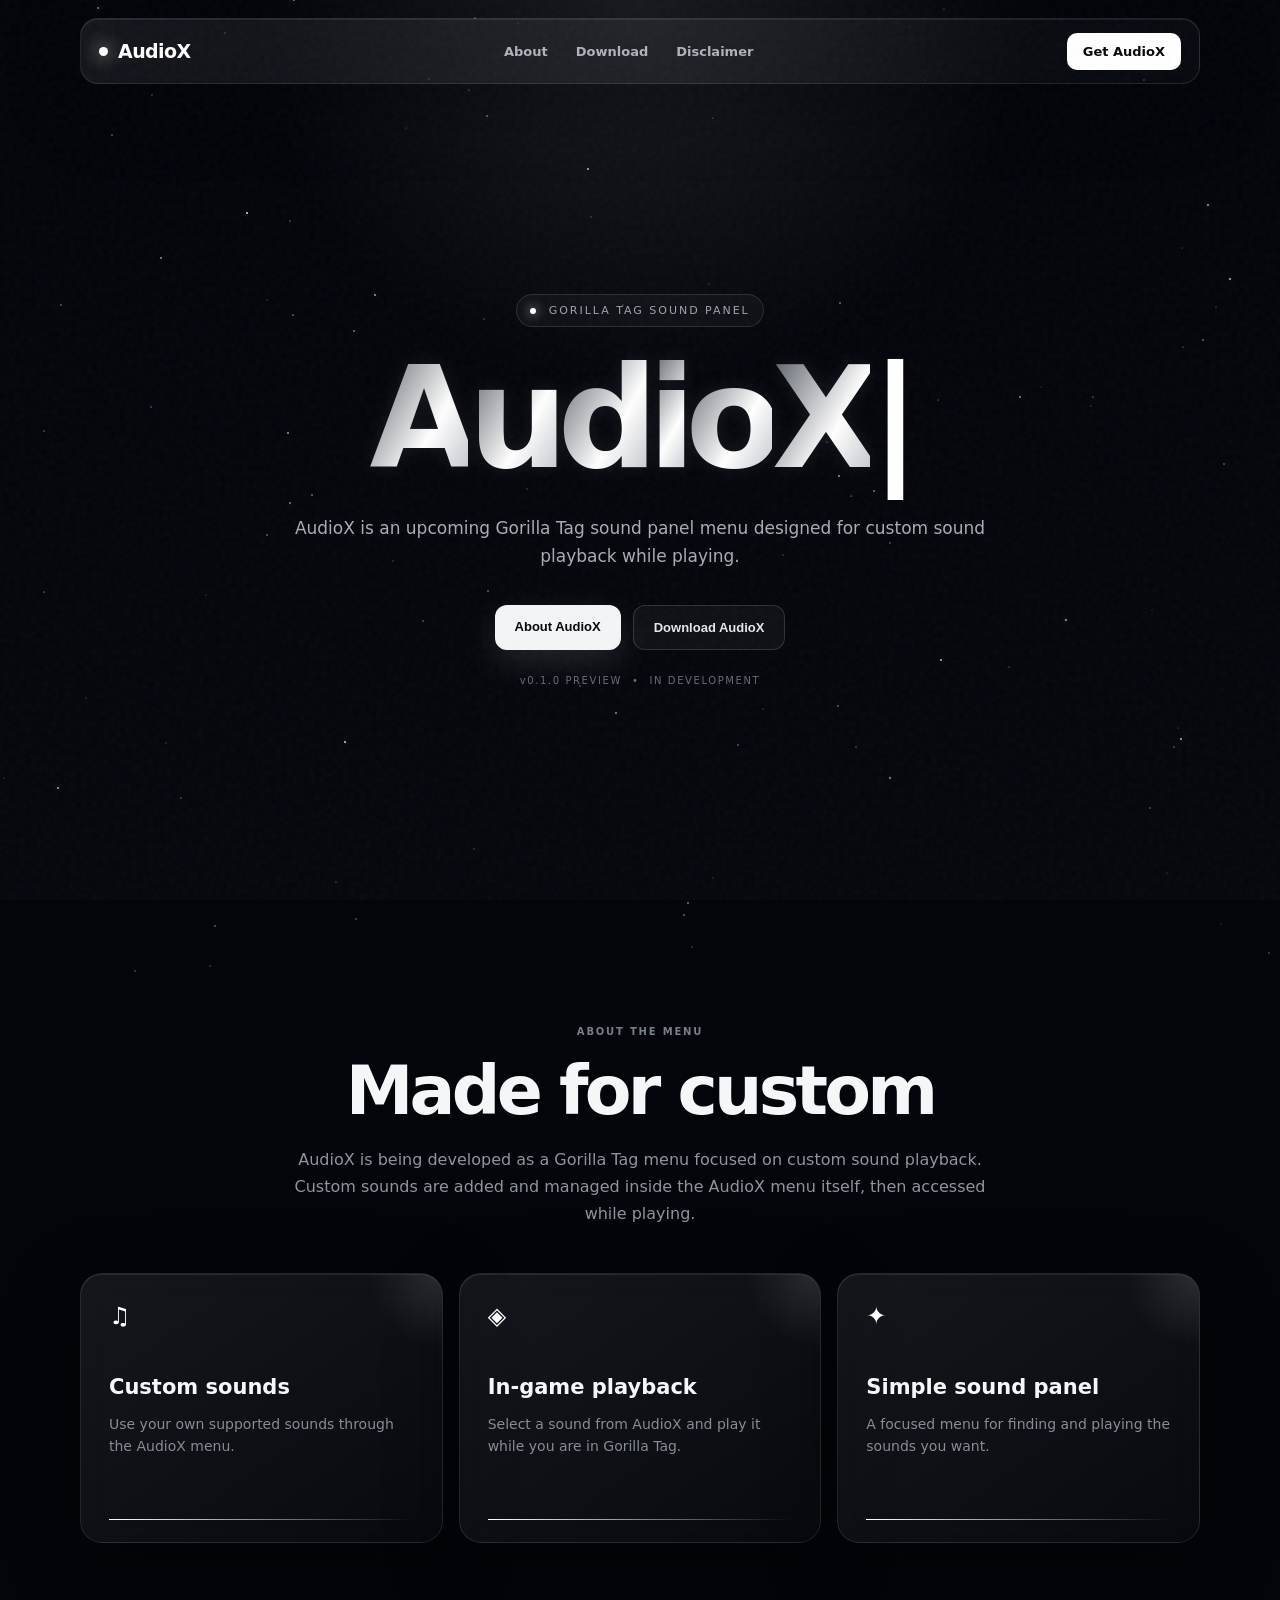
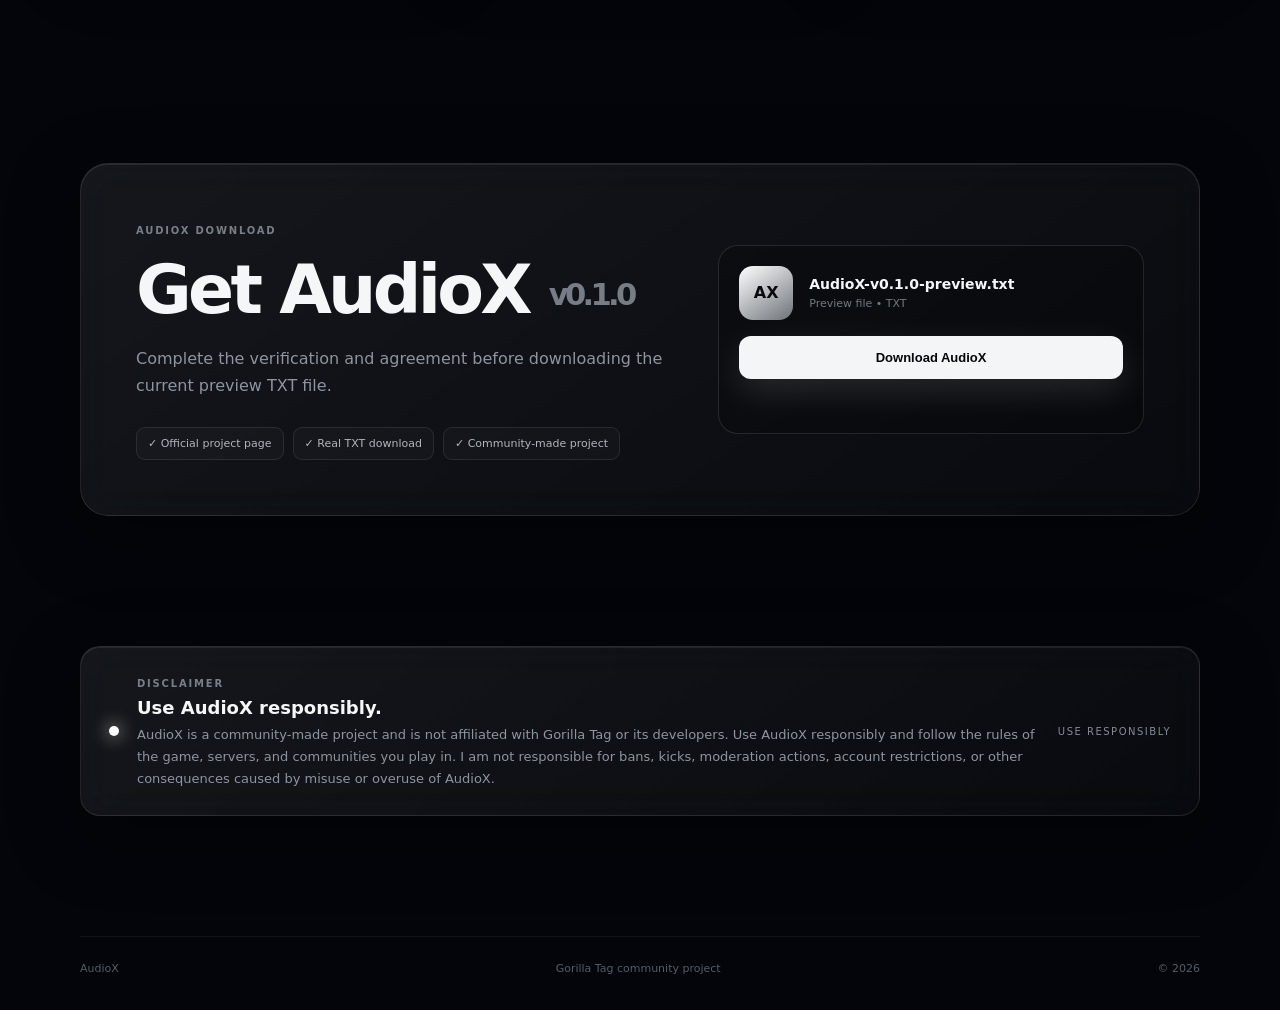
==== commit 8a78b294: "Make AudioX download a real hosted TXT file" ====
--- a/index.html
+++ b/index.html
@@ -3,31 +3,30 @@
 <head>
 <meta charset="utf-8"><meta name="viewport" content="width=device-width,initial-scale=1">
 <meta name="description" content="AudioX — an upcoming Gorilla Tag sound panel menu.">
-<meta name="cache-version" content="audiox-2026-09-10-download-flow">
+<meta name="cache-version" content="audiox-2026-09-10-real-txt">
 <title>AudioX — Gorilla Tag Sound Panel</title>
-<link rel="preconnect" href="https://fonts.googleapis.com"><link rel="stylesheet" href="css/style.css?v=audiox-20260910-download-flow">
+<link rel="preconnect" href="https://fonts.googleapis.com"><link rel="stylesheet" href="css/style.css?v=audiox-20260910-real-txt">
 <style>
-.download-modal{position:fixed;inset:0;display:none;align-items:center;justify-content:center;background:rgba(0,0,0,.72);backdrop-filter:blur(14px);z-index:1000;padding:20px}.download-modal.show{display:flex}.download-card{width:min(620px,100%);border:1px solid rgba(255,255,255,.14);border-radius:24px;padding:30px;background:rgba(12,12,15,.94);box-shadow:0 30px 100px rgba(0,0,0,.65);animation:pop .28s ease}.download-card h2{margin:0 0 8px}.download-card p{color:#aaa;line-height:1.6}.download-steps{display:grid;gap:12px;margin:22px 0}.download-step{display:flex;gap:14px;align-items:flex-start;padding:15px;border:1px solid rgba(255,255,255,.1);border-radius:15px;background:rgba(255,255,255,.025)}.step-number{width:28px;height:28px;display:grid;place-items:center;border-radius:50%;background:#fff;color:#000;font-weight:800;flex:none}.check-row{display:flex;gap:12px;align-items:flex-start;margin:18px 0;color:#ddd}.check-row input{margin-top:4px;width:18px;height:18px;accent-color:#fff}.verify-note{font-size:13px;color:#888}.modal-actions{display:flex;gap:10px;margin-top:22px}.modal-actions button{flex:1}.disabled-button{opacity:.4;cursor:not-allowed}.captcha-placeholder{padding:18px;border:1px dashed rgba(255,255,255,.2);border-radius:14px;text-align:center;color:#aaa;margin-top:14px}.captcha-placeholder b{color:#fff}.download-progress{height:5px;background:rgba(255,255,255,.1);border-radius:99px;overflow:hidden;margin-top:18px;display:none}.download-progress span{display:block;width:0;height:100%;background:#fff;transition:width 1.2s ease}.tiny-close{background:transparent;border:0;color:#777;cursor:pointer;float:right;font-size:20px}.success{color:#bfffc8!important}@keyframes pop{from{opacity:0;transform:translateY(12px) scale(.97)}to{opacity:1;transform:none}}
+.download-modal{position:fixed;inset:0;display:none;align-items:center;justify-content:center;background:rgba(0,0,0,.72);backdrop-filter:blur(14px);z-index:1000;padding:20px}.download-modal.show{display:flex}.download-card{width:min(620px,100%);border:1px solid rgba(255,255,255,.14);border-radius:24px;padding:30px;background:rgba(12,12,15,.94);box-shadow:0 30px 100px rgba(0,0,0,.65);animation:pop .28s ease}.download-card h2{margin:0 0 8px}.download-card p{color:#aaa;line-height:1.6}.download-steps{display:grid;gap:12px;margin:22px 0}.download-step{display:flex;gap:14px;align-items:flex-start;padding:15px;border:1px solid rgba(255,255,255,.1);border-radius:15px;background:rgba(255,255,255,.025)}.step-number{width:28px;height:28px;display:grid;place-items:center;border-radius:50%;background:#fff;color:#000;font-weight:800;flex:none}.check-row{display:flex;gap:12px;align-items:flex-start;margin:18px 0;color:#ddd}.check-row input{margin-top:4px;width:18px;height:18px;accent-color:#fff}.modal-actions{display:flex;gap:10px;margin-top:22px}.modal-actions button{flex:1}.disabled-button{opacity:.4;cursor:not-allowed}.captcha-placeholder{padding:18px;border:1px dashed rgba(255,255,255,.2);border-radius:14px;text-align:center;color:#aaa;margin-top:14px}.captcha-placeholder b{color:#fff}.download-progress{height:5px;background:rgba(255,255,255,.1);border-radius:99px;overflow:hidden;margin-top:18px;display:none}.download-progress span{display:block;width:0;height:100%;background:#fff;transition:width 1.2s ease}.tiny-close{background:transparent;border:0;color:#777;cursor:pointer;float:right;font-size:20px}.success{color:#bfffc8!important}@keyframes pop{from{opacity:0;transform:translateY(12px) scale(.97)}to{opacity:1;transform:none}}
 </style>
 </head>
 <body>
-<div id="starfield" aria-hidden="true"></div><div class="noise" aria-hidden="true">
-</div>
+<div id="starfield" aria-hidden="true"></div><div class="noise" aria-hidden="true"></div>
 <header class="nav glass"><a class="brand" href="#top"><i></i>AudioX</a><nav><a href="#about">About</a><a href="#download">Download</a><a href="#disclaimer">Disclaimer</a></nav><a class="nav-button" href="#download">Get AudioX</a></header>
 <main id="top">
 <section class="hero reveal"><div class="eyebrow"><b></b> GORILLA TAG SOUND PANEL</div><h1><span id="typed-title"></span><span class="cursor">|</span></h1><p class="hero-copy">AudioX is an upcoming Gorilla Tag sound panel menu designed for custom sound playback while playing.</p><div class="hero-actions"><a class="primary-button magnetic" href="#about">About AudioX</a><a class="secondary-button" href="#download">Download AudioX</a></div><div class="hero-meta"><span>v0.1.0 PREVIEW</span><span>•</span><span>IN DEVELOPMENT</span></div></section>
 <section id="about" class="section reveal"><div class="section-heading"><span class="section-kicker">ABOUT THE MENU</span><h2 class="type-on-view" data-text="Made for custom sounds."></h2><p>AudioX is being developed as a Gorilla Tag menu focused on custom sound playback. Custom sounds are added and managed inside the AudioX menu itself, then accessed while playing.</p></div><div class="feature-grid"><article class="feature-card glass tilt-card"><div class="icon">♫</div><h3>Custom sounds</h3><p>Use your own supported sounds through the AudioX menu.</p><span class="card-line"></span></article><article class="feature-card glass tilt-card"><div class="icon">◈</div><h3>In-game playback</h3><p>Select a sound from AudioX and play it while you are in Gorilla Tag.</p><span class="card-line"></span></article><article class="feature-card glass tilt-card"><div class="icon">✦</div><h3>Simple sound panel</h3><p>A focused menu for finding and playing the sounds you want.</p><span class="card-line"></span></article></div></section>
-<section id="download" class="download-section reveal"><div class="download-panel glass"><div><span class="section-kicker">AUDIOX DOWNLOAD</span><h2>Get AudioX <em>v0.1.0</em></h2><p>Complete the verification and agreement before downloading the current placeholder file.</p><div class="checks"><span>✓ Official project page</span><span>✓ Placeholder TXT for now</span><span>✓ Community-made project</span></div></div><div class="download-box"><div class="file-icon">AX</div><div class="file-info"><strong>AudioX-v0.1.0-preview.txt</strong><span>Placeholder build • TXT</span></div><button id="start-download" class="primary-button download-button" type="button">Download AudioX</button><div id="download-status" role="status" aria-live="polite"></div></div></div></section>
+<section id="download" class="download-section reveal"><div class="download-panel glass"><div><span class="section-kicker">AUDIOX DOWNLOAD</span><h2>Get AudioX <em>v0.1.0</em></h2><p>Complete the verification and agreement before downloading the current preview TXT file.</p><div class="checks"><span>✓ Official project page</span><span>✓ Real TXT download</span><span>✓ Community-made project</span></div></div><div class="download-box"><div class="file-icon">AX</div><div class="file-info"><strong>AudioX-v0.1.0-preview.txt</strong><span>Preview file • TXT</span></div><button id="start-download" class="primary-button download-button" type="button">Download AudioX</button><div id="download-status" role="status" aria-live="polite"></div></div></div></section>
 <section id="disclaimer" class="status-section reveal"><div class="status-card glass disclaimer"><div class="status-light"></div><div><span class="section-kicker">DISCLAIMER</span><h3>Use AudioX responsibly.</h3><p>AudioX is a community-made project and is not affiliated with Gorilla Tag or its developers. Use AudioX responsibly and follow the rules of the game, servers, and communities you play in. I am not responsible for bans, kicks, moderation actions, account restrictions, or other consequences caused by misuse or overuse of AudioX.</p></div><span class="status-label">USE RESPONSIBLY</span></div></section>
 </main><footer><span>AudioX</span><span>Gorilla Tag community project</span><span>© 2026</span></footer>
-<div id="download-modal" class="download-modal" aria-hidden="true"><div class="download-card"><button class="tiny-close" id="close-modal" type="button">×</button><span class="section-kicker">DOWNLOAD VERIFICATION</span><h2>Before you download AudioX</h2><p>Please complete the CAPTCHA verification and agree to the project terms to continue.</p><div class="download-steps"><div class="download-step"><span class="step-number">1</span><div><strong>Verify you're not a bot</strong><div class="captcha-placeholder"><b>CAPTCHA PLACEHOLDER</b><br>Real CAPTCHA verification can be connected here before release.</div></div></div><div class="download-step"><span class="step-number">2</span><div><strong>Review the agreement</strong><div class="check-row"><input id="terms-check" type="checkbox"><label for="terms-check">I understand that AudioX is a community-made project, is <strong>not affiliated with Gorilla Tag or any of its team</strong>, and I am responsible for how I use it. I understand that misuse may result in bans, kicks, moderation actions, account restrictions, or other consequences, and I agree not to hold the AudioX creator responsible for those consequences.</label></div></div></div></div><div class="modal-actions"><button id="cancel-download" class="secondary-button" type="button">Cancel</button><button id="continue-download" class="primary-button disabled-button" type="button" disabled>Continue to download</button></div><div id="download-progress" class="download-progress"><span></span></div></div></div>
-<script src="animations/effects.js?v=audiox-20260910-download-flow"></script><script src="js/main.js?v=audiox-20260910-download-flow"></script>
+<div id="download-modal" class="download-modal" aria-hidden="true"><div class="download-card"><button class="tiny-close" id="close-modal" type="button">×</button><span class="section-kicker">DOWNLOAD VERIFICATION</span><h2>Before you download AudioX</h2><p>Please complete the CAPTCHA verification to verify you're not a bot, then agree to the project terms.</p><div class="download-steps"><div class="download-step"><span class="step-number">1</span><div><strong>Verify you're not a bot</strong><div class="captcha-placeholder"><b>CAPTCHA PLACEHOLDER</b><br>This is a visual placeholder for now. A real CAPTCHA service can be connected before release.</div></div></div><div class="download-step"><span class="step-number">2</span><div><strong>Review the agreement</strong><div class="check-row"><input id="terms-check" type="checkbox"><label for="terms-check">I understand that AudioX is a community-made project, is <strong>not affiliated with Gorilla Tag or any of its team</strong>, and I am responsible for how I use it. I understand that misuse may result in bans, kicks, moderation actions, account restrictions, or other consequences, and I agree not to hold the AudioX creator responsible for those consequences.</label></div></div></div></div><div class="modal-actions"><button id="cancel-download" class="secondary-button" type="button">Cancel</button><button id="continue-download" class="primary-button disabled-button" type="button" disabled>Continue to download</button></div><div id="download-progress" class="download-progress"><span></span></div></div></div>
+<script src="animations/effects.js?v=audiox-20260910-real-txt"></script><script src="js/main.js?v=audiox-20260910-real-txt"></script>
 <script>
 const start=document.getElementById('start-download'),modal=document.getElementById('download-modal'),close=document.getElementById('close-modal'),cancel=document.getElementById('cancel-download'),terms=document.getElementById('terms-check'),continueBtn=document.getElementById('continue-download'),status=document.getElementById('download-status'),progress=document.getElementById('download-progress'),bar=progress.querySelector('span');
-function openModal(){modal.classList.add('show');modal.setAttribute('aria-hidden','false');terms.checked=false;continueBtn.disabled=true;continueBtn.classList.add('disabled-button');progress.style.display='none';bar.style.width='0'}
+function openModal(){modal.classList.add('show');modal.setAttribute('aria-hidden','false');terms.checked=false;continueBtn.disabled=true;continueBtn.classList.add('disabled-button');progress.style.display='none';bar.style.width='0';status.textContent='';status.classList.remove('success')}
 function hideModal(){modal.classList.remove('show');modal.setAttribute('aria-hidden','true')}
 start.addEventListener('click',openModal);close.addEventListener('click',hideModal);cancel.addEventListener('click',hideModal);modal.addEventListener('click',e=>{if(e.target===modal)hideModal()});
 terms.addEventListener('change',()=>{continueBtn.disabled=!terms.checked;continueBtn.classList.toggle('disabled-button',!terms.checked)});
-continueBtn.addEventListener('click',()=>{if(!terms.checked)return;continueBtn.disabled=true;status.textContent='';progress.style.display='block';setTimeout(()=>bar.style.width='100%',40);setTimeout(()=>{const blob=new Blob(['AudioX Preview\nv0.1.0\n\nPlaceholder TXT file. Replace this with the real AudioX build when it is released.\n\nAudioX is community-made and is not affiliated with Gorilla Tag or its developers.'],{type:'text/plain'});const url=URL.createObjectURL(blob);const a=document.createElement('a');a.href=url;a.download='AudioX-v0.1.0-preview.txt';document.body.appendChild(a);a.click();a.remove();URL.revokeObjectURL(url);status.textContent='✓ Download started';status.classList.add('success');setTimeout(hideModal,900)},1300)});
+continueBtn.addEventListener('click',()=>{if(!terms.checked)return;continueBtn.disabled=true;status.textContent='Preparing download…';progress.style.display='block';setTimeout(()=>bar.style.width='100%',40);setTimeout(()=>{const a=document.createElement('a');a.href='downloads/AudioX-v0.1.0-preview.txt';a.download='AudioX-v0.1.0-preview.txt';document.body.appendChild(a);a.click();a.remove();status.textContent='✓ Download started';status.classList.add('success');setTimeout(hideModal,900)},1300)});
 </script>
 </body></html>
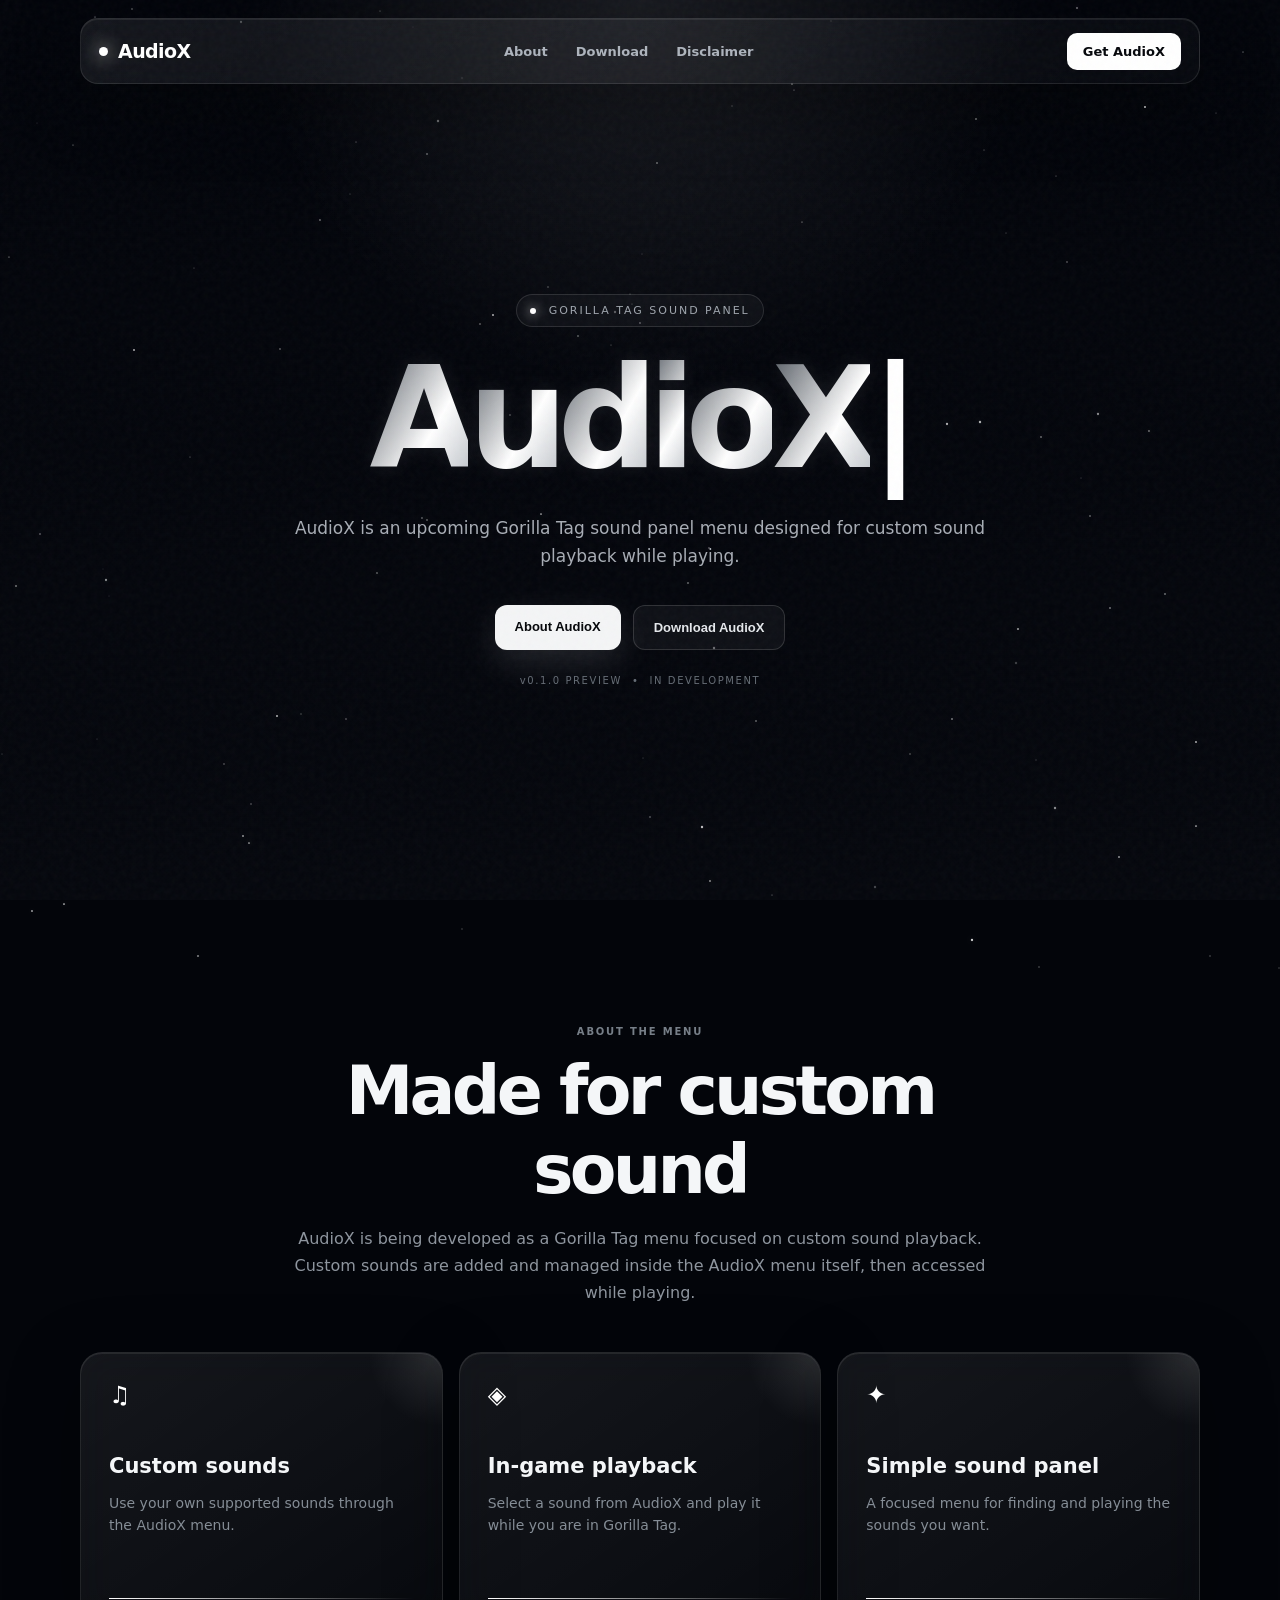
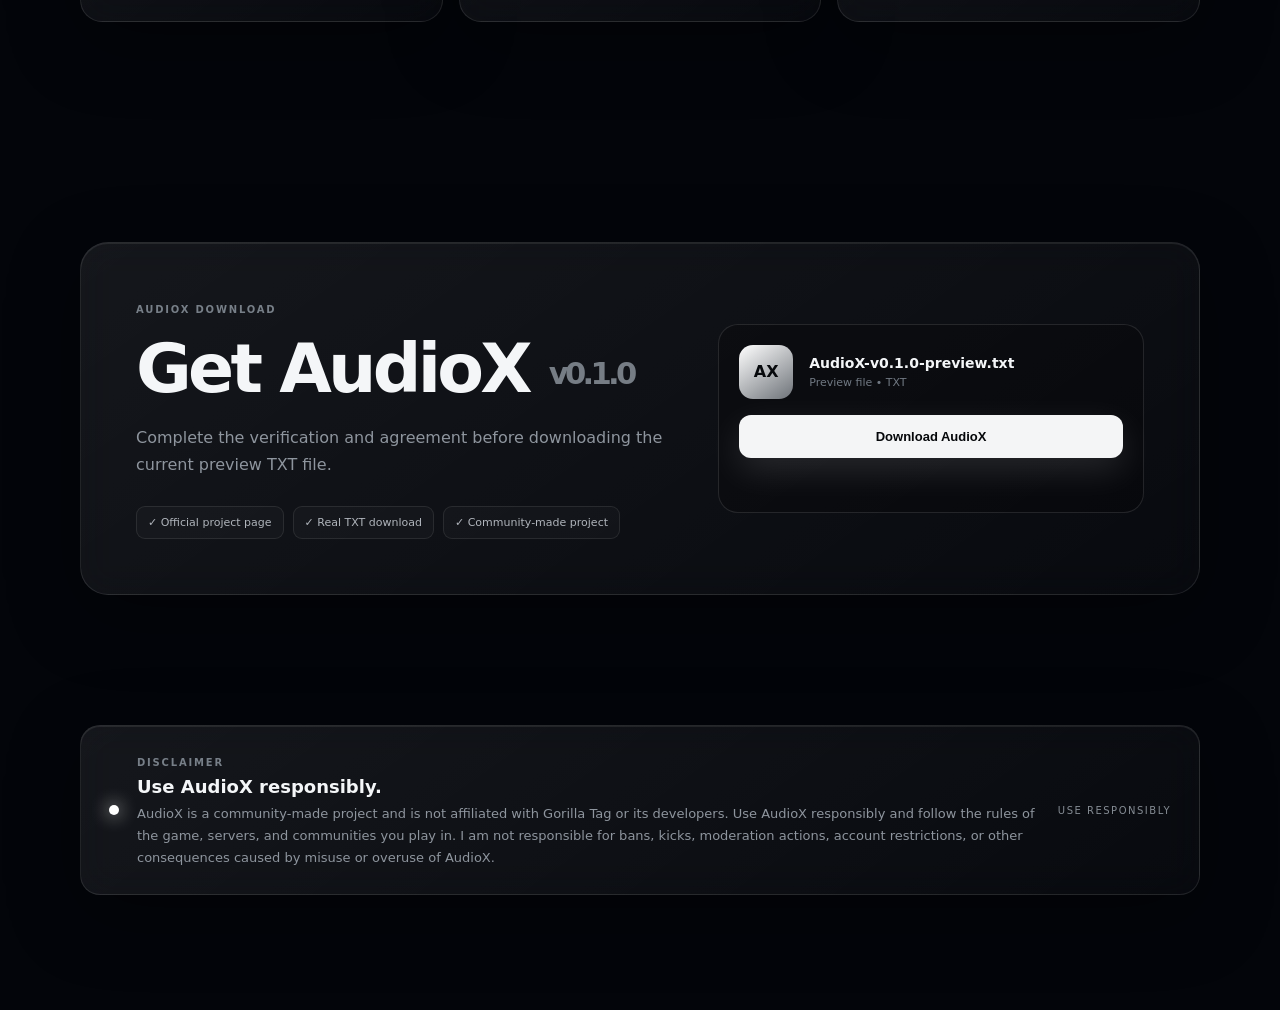
==== commit f2c16d60: "Fix AudioX download popup JavaScript conflict" ====
--- a/index.html
+++ b/index.html
@@ -3,9 +3,9 @@
 <head>
 <meta charset="utf-8"><meta name="viewport" content="width=device-width,initial-scale=1">
 <meta name="description" content="AudioX — an upcoming Gorilla Tag sound panel menu.">
-<meta name="cache-version" content="audiox-2026-09-10-real-txt">
+<meta name="cache-version" content="audiox-2026-09-10-real-txt-fix2">
 <title>AudioX — Gorilla Tag Sound Panel</title>
-<link rel="preconnect" href="https://fonts.googleapis.com"><link rel="stylesheet" href="css/style.css?v=audiox-20260910-real-txt">
+<link rel="preconnect" href="https://fonts.googleapis.com"><link rel="stylesheet" href="css/style.css?v=audiox-20260910-fix2">
 <style>
 .download-modal{position:fixed;inset:0;display:none;align-items:center;justify-content:center;background:rgba(0,0,0,.72);backdrop-filter:blur(14px);z-index:1000;padding:20px}.download-modal.show{display:flex}.download-card{width:min(620px,100%);border:1px solid rgba(255,255,255,.14);border-radius:24px;padding:30px;background:rgba(12,12,15,.94);box-shadow:0 30px 100px rgba(0,0,0,.65);animation:pop .28s ease}.download-card h2{margin:0 0 8px}.download-card p{color:#aaa;line-height:1.6}.download-steps{display:grid;gap:12px;margin:22px 0}.download-step{display:flex;gap:14px;align-items:flex-start;padding:15px;border:1px solid rgba(255,255,255,.1);border-radius:15px;background:rgba(255,255,255,.025)}.step-number{width:28px;height:28px;display:grid;place-items:center;border-radius:50%;background:#fff;color:#000;font-weight:800;flex:none}.check-row{display:flex;gap:12px;align-items:flex-start;margin:18px 0;color:#ddd}.check-row input{margin-top:4px;width:18px;height:18px;accent-color:#fff}.modal-actions{display:flex;gap:10px;margin-top:22px}.modal-actions button{flex:1}.disabled-button{opacity:.4;cursor:not-allowed}.captcha-placeholder{padding:18px;border:1px dashed rgba(255,255,255,.2);border-radius:14px;text-align:center;color:#aaa;margin-top:14px}.captcha-placeholder b{color:#fff}.download-progress{height:5px;background:rgba(255,255,255,.1);border-radius:99px;overflow:hidden;margin-top:18px;display:none}.download-progress span{display:block;width:0;height:100%;background:#fff;transition:width 1.2s ease}.tiny-close{background:transparent;border:0;color:#777;cursor:pointer;float:right;font-size:20px}.success{color:#bfffc8!important}@keyframes pop{from{opacity:0;transform:translateY(12px) scale(.97)}to{opacity:1;transform:none}}
 </style>
@@ -20,13 +20,26 @@
 <section id="disclaimer" class="status-section reveal"><div class="status-card glass disclaimer"><div class="status-light"></div><div><span class="section-kicker">DISCLAIMER</span><h3>Use AudioX responsibly.</h3><p>AudioX is a community-made project and is not affiliated with Gorilla Tag or its developers. Use AudioX responsibly and follow the rules of the game, servers, and communities you play in. I am not responsible for bans, kicks, moderation actions, account restrictions, or other consequences caused by misuse or overuse of AudioX.</p></div><span class="status-label">USE RESPONSIBLY</span></div></section>
 </main><footer><span>AudioX</span><span>Gorilla Tag community project</span><span>© 2026</span></footer>
 <div id="download-modal" class="download-modal" aria-hidden="true"><div class="download-card"><button class="tiny-close" id="close-modal" type="button">×</button><span class="section-kicker">DOWNLOAD VERIFICATION</span><h2>Before you download AudioX</h2><p>Please complete the CAPTCHA verification to verify you're not a bot, then agree to the project terms.</p><div class="download-steps"><div class="download-step"><span class="step-number">1</span><div><strong>Verify you're not a bot</strong><div class="captcha-placeholder"><b>CAPTCHA PLACEHOLDER</b><br>This is a visual placeholder for now. A real CAPTCHA service can be connected before release.</div></div></div><div class="download-step"><span class="step-number">2</span><div><strong>Review the agreement</strong><div class="check-row"><input id="terms-check" type="checkbox"><label for="terms-check">I understand that AudioX is a community-made project, is <strong>not affiliated with Gorilla Tag or any of its team</strong>, and I am responsible for how I use it. I understand that misuse may result in bans, kicks, moderation actions, account restrictions, or other consequences, and I agree not to hold the AudioX creator responsible for those consequences.</label></div></div></div></div><div class="modal-actions"><button id="cancel-download" class="secondary-button" type="button">Cancel</button><button id="continue-download" class="primary-button disabled-button" type="button" disabled>Continue to download</button></div><div id="download-progress" class="download-progress"><span></span></div></div></div>
-<script src="animations/effects.js?v=audiox-20260910-real-txt"></script><script src="js/main.js?v=audiox-20260910-real-txt"></script>
+<script src="animations/effects.js?v=audiox-20260910-fix2"></script><script src="js/main.js?v=audiox-20260910-fix2"></script>
 <script>
-const start=document.getElementById('start-download'),modal=document.getElementById('download-modal'),close=document.getElementById('close-modal'),cancel=document.getElementById('cancel-download'),terms=document.getElementById('terms-check'),continueBtn=document.getElementById('continue-download'),status=document.getElementById('download-status'),progress=document.getElementById('download-progress'),bar=progress.querySelector('span');
-function openModal(){modal.classList.add('show');modal.setAttribute('aria-hidden','false');terms.checked=false;continueBtn.disabled=true;continueBtn.classList.add('disabled-button');progress.style.display='none';bar.style.width='0';status.textContent='';status.classList.remove('success')}
+(function(){
+const start=document.getElementById('start-download');
+const modal=document.getElementById('download-modal');
+const close=document.getElementById('close-modal');
+const cancel=document.getElementById('cancel-download');
+const terms=document.getElementById('terms-check');
+const continueBtn=document.getElementById('continue-download');
+const downloadStatus=document.getElementById('download-status');
+const progress=document.getElementById('download-progress');
+const bar=progress.querySelector('span');
+function openModal(){modal.classList.add('show');modal.setAttribute('aria-hidden','false');terms.checked=false;continueBtn.disabled=true;continueBtn.classList.add('disabled-button');progress.style.display='none';bar.style.width='0';downloadStatus.textContent='';downloadStatus.classList.remove('success')}
 function hideModal(){modal.classList.remove('show');modal.setAttribute('aria-hidden','true')}
-start.addEventListener('click',openModal);close.addEventListener('click',hideModal);cancel.addEventListener('click',hideModal);modal.addEventListener('click',e=>{if(e.target===modal)hideModal()});
-terms.addEventListener('change',()=>{continueBtn.disabled=!terms.checked;continueBtn.classList.toggle('disabled-button',!terms.checked)});
-continueBtn.addEventListener('click',()=>{if(!terms.checked)return;continueBtn.disabled=true;status.textContent='Preparing download…';progress.style.display='block';setTimeout(()=>bar.style.width='100%',40);setTimeout(()=>{const a=document.createElement('a');a.href='downloads/AudioX-v0.1.0-preview.txt';a.download='AudioX-v0.1.0-preview.txt';document.body.appendChild(a);a.click();a.remove();status.textContent='✓ Download started';status.classList.add('success');setTimeout(hideModal,900)},1300)});
+start.addEventListener('click',openModal);
+close.addEventListener('click',hideModal);
+cancel.addEventListener('click',hideModal);
+modal.addEventListener('click',function(e){if(e.target===modal)hideModal()});
+terms.addEventListener('change',function(){continueBtn.disabled=!terms.checked;continueBtn.classList.toggle('disabled-button',!terms.checked)});
+continueBtn.addEventListener('click',function(){if(!terms.checked)return;continueBtn.disabled=true;downloadStatus.textContent='Preparing download…';progress.style.display='block';setTimeout(function(){bar.style.width='100%'},40);setTimeout(function(){const a=document.createElement('a');a.href='./downloads/AudioX-v0.1.0-preview.txt';a.download='AudioX-v0.1.0-preview.txt';document.body.appendChild(a);a.click();a.remove();downloadStatus.textContent='✓ Download started';downloadStatus.classList.add('success');setTimeout(hideModal,900)},1300)});
+})();
 </script>
 </body></html>
